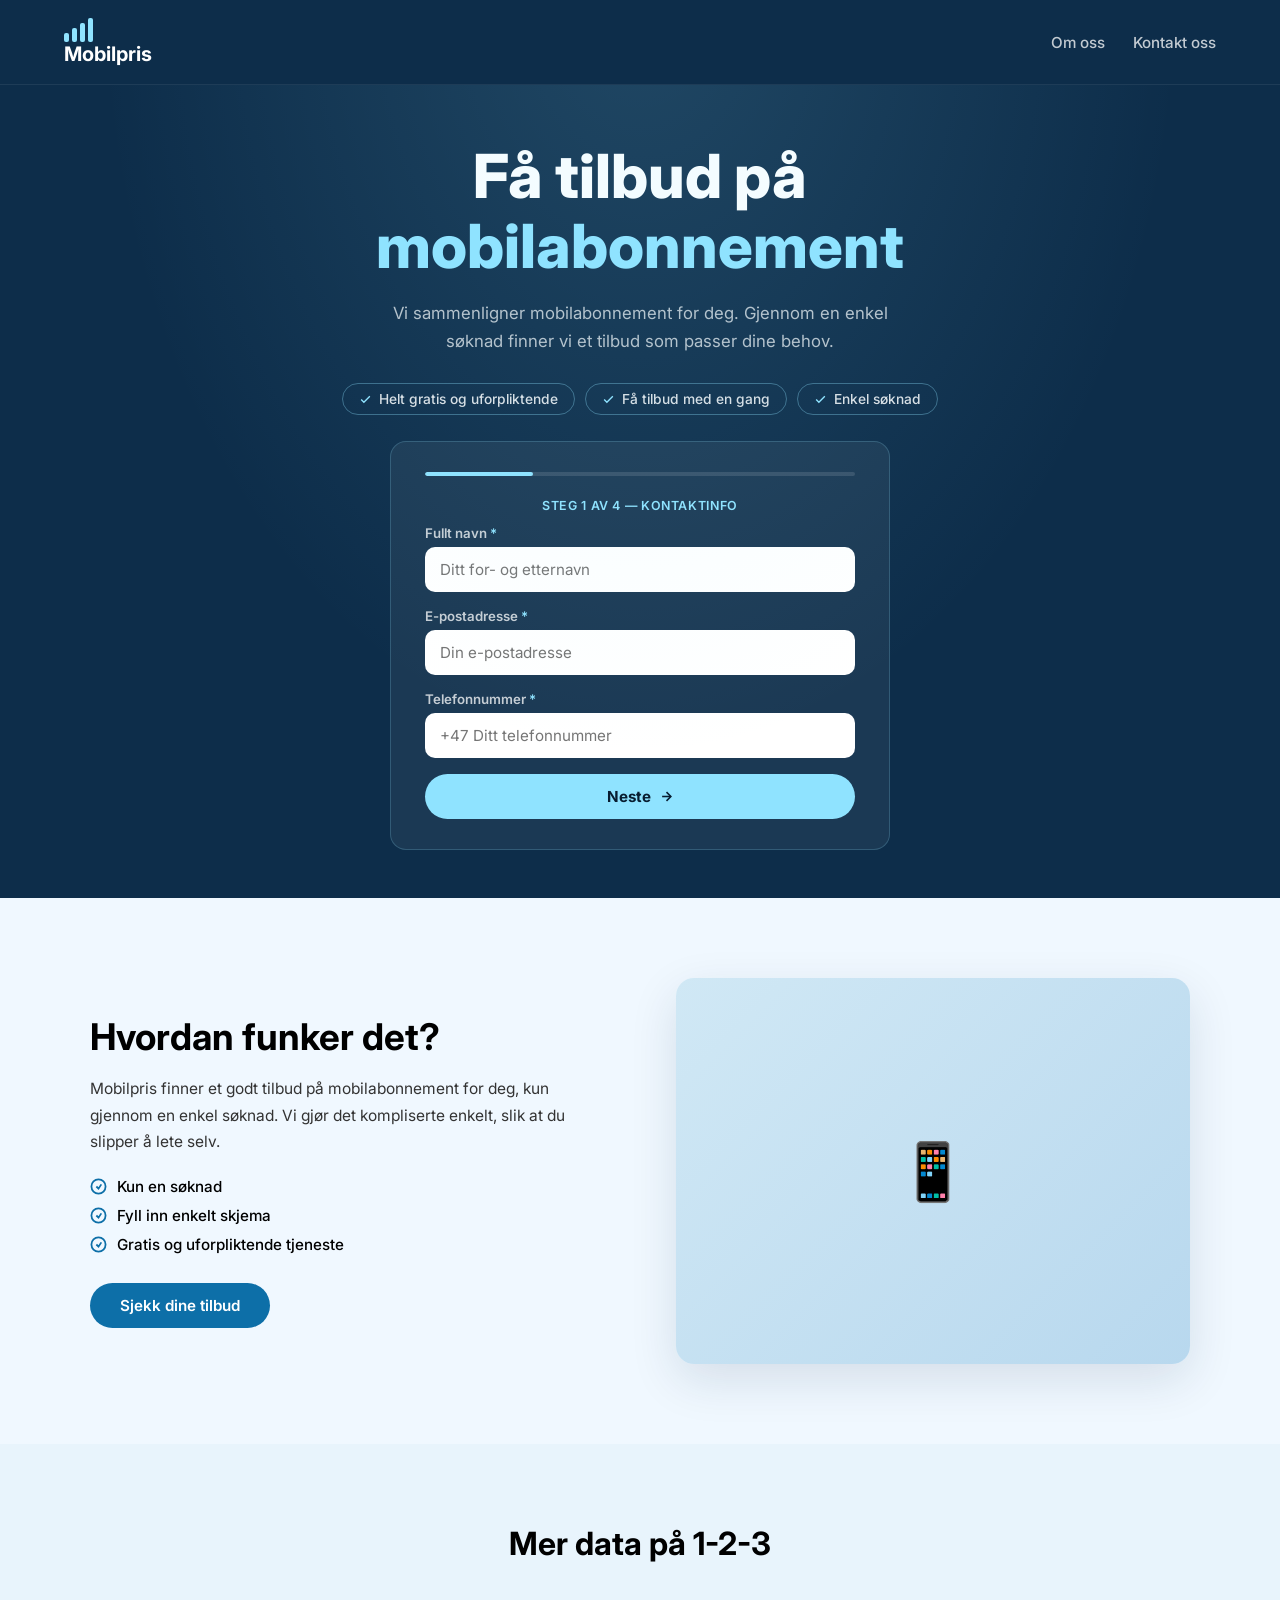
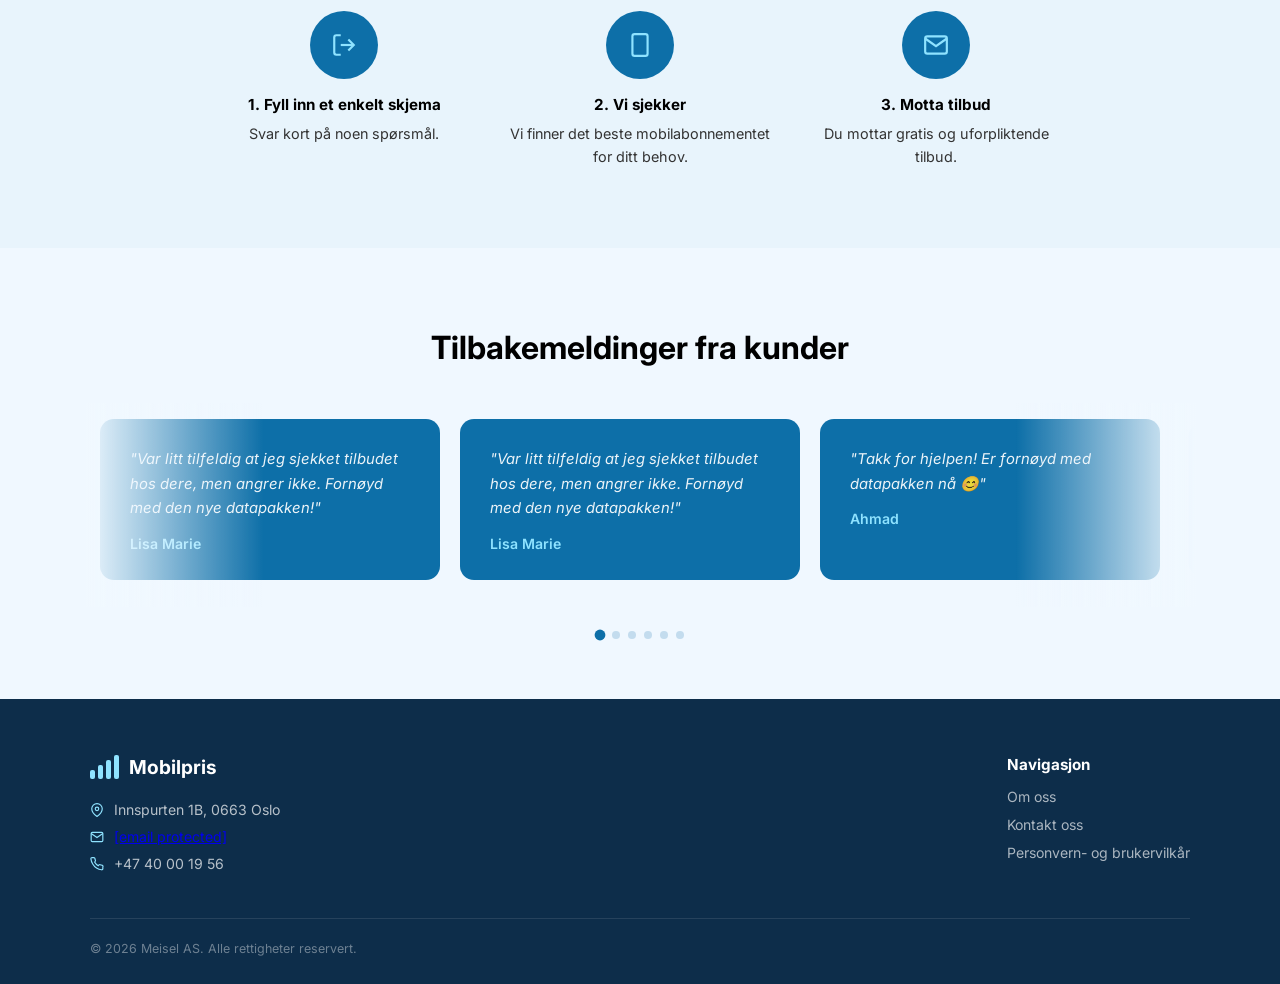
==== index.html @ a50a0d0c "Update index.html" ====
<!DOCTYPE html>
<html lang="no">
<head>
<meta charset="UTF-8" />
<meta name="viewport" content="width=device-width, initial-scale=1.0" />
<title>Mobilpris – Mobilabonnement</title>
<link rel="stylesheet" href="styles.css" />
<style>
  /* HERO */
  .hero {
    background: var(--hero-bg);
    padding: 80px 64px 0;
    display: flex;
    flex-direction: column;
    align-items: center;
    text-align: center;
    position: relative;
    overflow: hidden;
  }
  .hero::before {
    content: '';
    position: absolute;
    inset: 0;
    background: radial-gradient(ellipse at 50% -10%, rgba(143,227,255,0.15) 0%, transparent 60%);
    pointer-events: none;
  }
  .hero h1 {
    font-size: clamp(2.4rem, 5vw, 3.8rem);
    font-weight: 800;
    color: var(--white);
    line-height: 1.15;
    max-width: 680px;
    margin-bottom: 18px;
  }
  .hero h1 span { color: var(--accent); }
  .hero > p {
    color: rgba(255,255,255,0.7);
    font-size: 1.05rem;
    max-width: 500px;
    line-height: 1.65;
    margin-bottom: 28px;
  }
  .hero-badges {
    display: flex;
    flex-wrap: wrap;
    gap: 10px;
    justify-content: center;
    margin-bottom: 26px;
  }
  .badge {
    display: flex;
    align-items: center;
    gap: 7px;
    border: 1.5px solid rgba(143,227,255,0.35);
    border-radius: 999px;
    padding: 7px 16px;
    font-size: 0.86rem;
    color: rgba(255,255,255,0.85);
    font-weight: 500;
  }
  .badge svg { color: var(--accent); }
  .trust-row {
    display: flex;
    align-items: center;
    gap: 13px;
    margin-bottom: 32px;
    color: rgba(255,255,255,0.75);
    font-size: 0.88rem;
  }
  .trust-avatar {
    width: 44px; height: 44px;
    border-radius: 50%;
    background: linear-gradient(135deg, #c8f0ff, #8fe3ff);
    border: 2px solid rgba(255,255,255,0.25);
    display: flex; align-items: center; justify-content: center;
    font-size: 1.1rem; flex-shrink: 0;
  }
  .trust-text strong { color: var(--white); display: block; font-size: 0.92rem; }
  .hero-form {
    background: rgba(255,255,255,0.06);
    border: 1.5px solid rgba(143,227,255,0.2);
    border-radius: 16px;
    padding: 30px 34px;
    width: 100%; max-width: 500px;
    margin-bottom: 48px;
  }
  .form-group { margin-bottom: 16px; text-align: left; }
  .form-group label {
    display: block;
    font-size: 0.83rem; font-weight: 600;
    color: rgba(255,255,255,0.75);
    margin-bottom: 6px;
  }
  .form-group label span { color: var(--accent); }
  .form-group input {
    width: 100%;
    padding: 13px 15px;
    border-radius: 10px; border: none;
    font-family: inherit; font-size: 0.95rem;
    background: var(--white); color: #000;
    outline: none; transition: box-shadow 0.2s;
  }
  .form-group input:focus { box-shadow: 0 0 0 3px rgba(143,227,255,0.4); }

  @media (max-width: 860px) {
    .hero { padding: 60px 22px 0; }
    .hero-form { padding: 24px 22px; }
  }
</style>
</head>
<body>

<nav>
  <a href="index.html" class="logo">
    <div class="logo-bars"><span></span><span></span><span></span><span></span></div>
    <span class="logo-name">Mobilpris</span>
  </a>
  <div class="nav-links">
    <a href="om-oss.html">Om oss</a>
    <a href="kontakt.html">Kontakt oss</a>
  </div>
</nav>

<!-- HERO -->
<section class="hero">
  <h1>Få tilbud på <span>mobilabonnement</span></h1>
  <p>Vi sammenligner mobilabonnement for deg. Gjennom en enkel søknad finner vi et tilbud som passer dine behov.</p>
  <div class="hero-badges">
    <div class="badge">
      <svg width="13" height="13" viewBox="0 0 24 24" fill="none" stroke="currentColor" stroke-width="2.5"><polyline points="20 6 9 17 4 12"/></svg>
      Helt gratis og uforpliktende
    </div>
    <div class="badge">
      <svg width="13" height="13" viewBox="0 0 24 24" fill="none" stroke="currentColor" stroke-width="2.5"><polyline points="20 6 9 17 4 12"/></svg>
      Få tilbud med en gang
    </div>
    <div class="badge">
      <svg width="13" height="13" viewBox="0 0 24 24" fill="none" stroke="currentColor" stroke-width="2.5"><polyline points="20 6 9 17 4 12"/></svg>
      Enkel søknad
    </div>
  </div>

  <!-- MULTI-STEP FORM -->
  <div class="hero-form" id="multiForm">

    <!-- Progress bar -->
    <div class="mf-progress">
      <div class="mf-progress-bar" id="mfBar"></div>
    </div>

    <!-- STEP 1: Contact info -->
    <div class="mf-step active" id="step1">
      <div class="mf-step-label">Steg 1 av 4 — Kontaktinfo</div>
      <div class="form-group">
        <label>Fullt navn <span>*</span></label>
        <input type="text" id="f_name" placeholder="Ditt for- og etternavn" />
      </div>
      <div class="form-group">
        <label>E-postadresse <span>*</span></label>
        <input type="email" id="f_email" placeholder="Din e-postadresse" />
      </div>
      <div class="form-group">
        <label>Telefonnummer <span>*</span></label>
        <input type="tel" id="f_phone" placeholder="+47 Ditt telefonnummer" />
      </div>
      <button class="btn-light mf-next" style="width:100%;justify-content:center;" onclick="nextStep(1)">
        Neste
        <svg width="15" height="15" viewBox="0 0 24 24" fill="none" stroke="currentColor" stroke-width="2.5"><line x1="5" y1="12" x2="19" y2="12"/><polyline points="12 5 19 12 12 19"/></svg>
      </button>
    </div>

    <!-- STEP 2: Betaler du for deg selv? -->
    <div class="mf-step" id="step2">
      <div class="mf-step-label">Steg 2 av 4</div>
      <div class="mf-question">Betaler du mobilabonnement for deg selv eller andre i familien?</div>
      <div class="mf-options">
        <button class="mf-opt" onclick="selectOpt(this,'q1','Ja'); nextStep(2);">✓ &nbsp; Ja</button>
        <button class="mf-opt" onclick="selectOpt(this,'q1','Nei'); nextStep(2);">✕ &nbsp; Nei</button>
      </div>
    </div>

    <!-- STEP 3: Alder -->
    <div class="mf-step" id="step3">
      <div class="mf-step-label">Steg 3 av 4</div>
      <div class="mf-question">Hvor gammel er du?</div>
      <div class="mf-options grid2">
        <button class="mf-opt" onclick="selectOpt(this,'q2','45+'); nextStep(3);">45+</button>
        <button class="mf-opt" onclick="selectOpt(this,'q2','31-45'); nextStep(3);">31 – 45</button>
        <button class="mf-opt" onclick="selectOpt(this,'q2','25-30'); nextStep(3);">25 – 30</button>
        <button class="mf-opt" onclick="selectOpt(this,'q2','18-24'); nextStep(3);">18 – 24</button>
        <button class="mf-opt" onclick="selectOpt(this,'q2','Under 18'); nextStep(3);">Under 18</button>
      </div>
    </div>

    <!-- STEP 4: Nåværende operatør -->
    <div class="mf-step" id="step4">
      <div class="mf-step-label">Steg 4 av 4</div>
      <div class="mf-question">Hva er din nåværende mobiloperatør?</div>
      <div class="mf-options grid2">
        <button class="mf-opt" onclick="selectOpt(this,'q3','Bedriftsabonnement'); nextStep(4);">Jeg har bedriftsabonnement</button>
        <button class="mf-opt" onclick="selectOpt(this,'q3','Fjordkraft'); nextStep(4);">Fjordkraft</button>
        <button class="mf-opt" onclick="selectOpt(this,'q3','ICE'); nextStep(4);">ICE</button>
        <button class="mf-opt" onclick="selectOpt(this,'q3','MyCall'); nextStep(4);">MyCall</button>
        <button class="mf-opt" onclick="selectOpt(this,'q3','OneCall'); nextStep(4);">OneCall</button>
        <button class="mf-opt" onclick="selectOpt(this,'q3','Telia'); nextStep(4);">Telia</button>
        <button class="mf-opt" onclick="selectOpt(this,'q3','Telenor'); nextStep(4);">Telenor</button>
        <button class="mf-opt" onclick="selectOpt(this,'q3','Talkmore'); nextStep(4);">Talkmore</button>
        <button class="mf-opt full" onclick="selectOpt(this,'q3','Annet'); nextStep(4);">Annet</button>
      </div>

      <!-- Consent checkbox -->
      <label class="mf-checkbox">
        <input type="checkbox" id="f_consent" />
        <span>Ja, jeg er over 18 år og Mobilpris kan kontakte meg på telefon med et godt tilbud, selv om jeg har reservert meg mot dette i reservasjonsregisteret.</span>
      </label>

      <button class="btn-light mf-next" style="width:100%;justify-content:center;margin-top:18px;" onclick="submitForm()">
        Send søknad
        <svg width="15" height="15" viewBox="0 0 24 24" fill="none" stroke="currentColor" stroke-width="2.5"><line x1="5" y1="12" x2="19" y2="12"/><polyline points="12 5 19 12 12 19"/></svg>
      </button>
    </div>

  </div><!-- end hero-form -->

  <!-- THANK YOU SCREEN -->
  <div class="hero-form" id="thankYou" style="display:none; text-align:center;">
    <div style="font-size:3rem; margin-bottom:16px;">🎉</div>
    <h2 style="color:#fff; font-size:1.6rem; font-weight:800; margin-bottom:12px;">Takk for søknaden!</h2>
    <p style="color:rgba(255,255,255,0.8); line-height:1.7; margin-bottom:10px;">Vi er allerede i gang med å jakte de beste mobilavtalene for deg.</p>
    <p style="color:rgba(255,255,255,0.8); line-height:1.7; margin-bottom:10px;">En av våre rådgivere vil ringe deg snart med et godt tilbud.</p>
    <p style="color:rgba(255,255,255,0.6); font-size:0.88rem; margin-top:18px;">
      🔒 Dine data behandles trygt og i samsvar med GDPR. Vi deler aldri informasjonen din med tredjeparter uten ditt samtykke.
    </p>
  </div>

</section>

<style>
  .mf-progress {
    height: 4px;
    background: rgba(255,255,255,0.12);
    border-radius: 99px;
    margin-bottom: 22px;
    overflow: hidden;
  }
  .mf-progress-bar {
    height: 100%;
    background: var(--accent);
    border-radius: 99px;
    width: 25%;
    transition: width 0.4s ease;
  }
  .mf-step { display: none; }
  .mf-step.active { display: block; animation: fadeUp 0.35s ease; }
  @keyframes fadeUp {
    from { opacity: 0; transform: translateY(10px); }
    to   { opacity: 1; transform: translateY(0); }
  }
  .mf-step-label {
    font-size: 0.78rem;
    font-weight: 600;
    color: var(--accent);
    text-transform: uppercase;
    letter-spacing: 0.05em;
    margin-bottom: 12px;
  }
  .mf-question {
    font-size: 1rem;
    font-weight: 700;
    color: #fff;
    margin-bottom: 16px;
    line-height: 1.4;
  }
  .mf-options {
    display: flex;
    flex-direction: column;
    gap: 10px;
    margin-bottom: 16px;
  }
  .mf-options.grid2 {
    display: grid;
    grid-template-columns: 1fr 1fr;
    gap: 10px;
  }
  .mf-opt {
    background: rgba(255,255,255,0.08);
    border: 1.5px solid rgba(143,227,255,0.25);
    border-radius: 10px;
    padding: 13px 16px;
    font-family: inherit;
    font-size: 0.92rem;
    font-weight: 600;
    color: #fff;
    cursor: pointer;
    text-align: left;
    transition: background 0.2s, border-color 0.2s, transform 0.1s;
  }
  .mf-opt:hover { background: rgba(143,227,255,0.15); border-color: var(--accent); transform: translateY(-1px); }
  .mf-opt.selected { background: var(--accent); color: var(--hero-bg); border-color: var(--accent); }
  .mf-opt.full { grid-column: 1 / -1; }
  .mf-checkbox {
    display: flex;
    align-items: flex-start;
    gap: 10px;
    margin-top: 18px;
    cursor: pointer;
  }
  .mf-checkbox input[type="checkbox"] {
    width: 17px; height: 17px;
    margin-top: 2px;
    accent-color: var(--accent);
    flex-shrink: 0;
    cursor: pointer;
  }
  .mf-checkbox span {
    font-size: 0.82rem;
    color: rgba(255,255,255,0.7);
    line-height: 1.5;
  }
  .mf-error {
    font-size: 0.82rem;
    color: #ff8a8a;
    margin-top: -10px;
    margin-bottom: 10px;
  }
</style>

<script>
var answers = {};

function nextStep(current) {
  // Validate step 1
  if (current === 1) {
    var name  = document.getElementById('f_name').value.trim();
    var email = document.getElementById('f_email').value.trim();
    var phone = document.getElementById('f_phone').value.trim();
    var existing = document.querySelector('.mf-error');
    if (existing) existing.remove();
    if (!name || !email || !phone) {
      var err = document.createElement('p');
      err.className = 'mf-error';
      err.textContent = 'Vennligst fyll ut alle felt.';
      document.getElementById('step1').insertBefore(err, document.querySelector('.mf-next'));
      return;
    }
  }
  // Validate consent on last step
  if (current === 4) { submitForm(); return; }

  var from = document.getElementById('step' + current);
  var to   = document.getElementById('step' + (current + 1));
  from.classList.remove('active');
  to.classList.add('active');

  // Update progress bar
  var pct = ((current) / 4) * 100;
  document.getElementById('mfBar').style.width = pct + '%';
}

function selectOpt(el, key, val) {
  answers[key] = val;
  var siblings = el.closest('.mf-options').querySelectorAll('.mf-opt');
  siblings.forEach(function(s){ s.classList.remove('selected'); });
  el.classList.add('selected');
}

function submitForm() {
  if (!document.getElementById('f_consent').checked) {
    var existing = document.getElementById('consentErr');
    if (!existing) {
      var err = document.createElement('p');
      err.className = 'mf-error';
      err.id = 'consentErr';
      err.textContent = 'Du må godta at vi kan kontakte deg for å gå videre.';
      document.getElementById('step4').insertBefore(err, document.querySelector('#step4 .mf-next'));
    }
    return;
  }
  // Show thank you
  document.getElementById('multiForm').style.display = 'none';
  document.getElementById('thankYou').style.display = 'block';
  // Scroll to top of hero
  document.querySelector('.hero').scrollIntoView({behavior:'smooth'});
}
</script>

<!-- HOW IT WORKS -->
<section>
  <div class="two-col">
    <div class="col-text">
      <h2>Hvordan funker det?</h2>
      <p>Mobilpris finner et godt tilbud på mobilabonnement for deg, kun gjennom en enkel søknad. Vi gjør det kompliserte enkelt, slik at du slipper å lete selv.</p>
      <ul class="checklist">
        <li><svg width="17" height="17" viewBox="0 0 24 24" fill="none" stroke="currentColor" stroke-width="2.5"><circle cx="12" cy="12" r="10"/><polyline points="9 12 12 15 16 9"/></svg> Kun en søknad</li>
        <li><svg width="17" height="17" viewBox="0 0 24 24" fill="none" stroke="currentColor" stroke-width="2.5"><circle cx="12" cy="12" r="10"/><polyline points="9 12 12 15 16 9"/></svg> Fyll inn enkelt skjema</li>
        <li><svg width="17" height="17" viewBox="0 0 24 24" fill="none" stroke="currentColor" stroke-width="2.5"><circle cx="12" cy="12" r="10"/><polyline points="9 12 12 15 16 9"/></svg> Gratis og uforpliktende tjeneste</li>
      </ul>
      <a href="#" class="btn-blue">Sjekk dine tilbud</a>
    </div>
    <div class="col-img"><div class="img-placeholder">📱</div></div>
  </div>
</section>

<!-- STEPS -->
<section style="background:#e8f4fc;">
  <div class="inner">
    <h2 class="section-title">Mer data på 1-2-3</h2>
    <div class="steps-grid">
      <div class="step-card">
        <div class="step-icon">
          <svg width="26" height="26" viewBox="0 0 24 24" fill="none" stroke="currentColor" stroke-width="2"><path d="M9 21H5a2 2 0 0 1-2-2V5a2 2 0 0 1 2-2h4"/><polyline points="16 17 21 12 16 7"/><line x1="21" y1="12" x2="9" y2="12"/></svg>
        </div>
        <h3>1. Fyll inn et enkelt skjema</h3>
        <p>Svar kort på noen spørsmål.</p>
      </div>
      <div class="step-card">
        <div class="step-icon">
          <svg width="26" height="26" viewBox="0 0 24 24" fill="none" stroke="currentColor" stroke-width="2"><rect x="5" y="2" width="14" height="20" rx="2"/><line x1="12" y1="18" x2="12.01" y2="18"/></svg>
        </div>
        <h3>2. Vi sjekker</h3>
        <p>Vi finner det beste mobilabonnementet for ditt behov.</p>
      </div>
      <div class="step-card">
        <div class="step-icon">
          <svg width="26" height="26" viewBox="0 0 24 24" fill="none" stroke="currentColor" stroke-width="2"><path d="M4 4h16c1.1 0 2 .9 2 2v12c0 1.1-.9 2-2 2H4c-1.1 0-2-.9-2-2V6c0-1.1.9-2 2-2z"/><polyline points="22,6 12,13 2,6"/></svg>
        </div>
        <h3>3. Motta tilbud</h3>
        <p>Du mottar gratis og uforpliktende tilbud.</p>
      </div>
    </div>
  </div>
</section>


<!-- TESTIMONIALS CAROUSEL -->
<section style="overflow:hidden; padding-bottom: 60px;">
  <div class="inner">
    <h2 class="testimonials-title">Tilbakemeldinger fra kunder</h2>
  </div>

  <div class="carousel-wrap">
    <div class="carousel-track" id="carouselTrack">
      <div class="c-card">
        <p>"Var litt tilfeldig at jeg sjekket tilbudet hos dere, men angrer ikke. Fornøyd med den nye datapakken!"</p>
        <div class="c-author">Lisa Marie</div>
      </div>
      <div class="c-card">
        <p>"Takk for hjelpen! Er fornøyd med datapakken nå 😊"</p>
        <div class="c-author">Ahmad</div>
      </div>
      <div class="c-card">
        <p>"Veldig enkelt og raskt. Fikk et godt tilbud samme dag jeg sendte inn skjemaet!"</p>
        <div class="c-author">Marte K.</div>
      </div>
      <div class="c-card">
        <p>"Sparte over 200 kr i måneden på nytt abonnement. Anbefaler alle å sjekke dette!"</p>
        <div class="c-author">Thomas B.</div>
      </div>
      <div class="c-card">
        <p>"Syntes det var litt rart at det var gratis, men det var det faktisk. Superfornøyd!"</p>
        <div class="c-author">Ingrid L.</div>
      </div>
      <div class="c-card">
        <p>"Tok bare noen minutter å fylle ut skjemaet, og dagen etter hadde jeg tre tilbud å velge mellom."</p>
        <div class="c-author">Jonas R.</div>
      </div>
    </div>
    <div class="fade-left"></div>
    <div class="fade-right"></div>
  </div>

  <div class="carousel-dots" id="carouselDots"></div>
</section>

<style>
  .carousel-wrap {
    position: relative;
    width: 100%;
    overflow: hidden;
    padding: 8px 0 16px;
  }
  .carousel-track {
    display: flex;
    gap: 20px;
    transition: transform 0.5s cubic-bezier(.4,0,.2,1);
    will-change: transform;
    padding: 8px 0 12px;
  }
  .c-card {
    background: var(--blue-dark);
    border-radius: 14px;
    padding: 28px 30px;
    min-width: 340px;
    max-width: 340px;
    flex-shrink: 0;
    transition: opacity 0.5s, transform 0.5s;
  }
  .c-card p {
    color: rgba(255,255,255,0.92);
    font-size: 0.93rem;
    line-height: 1.65;
    font-style: italic;
    margin-bottom: 14px;
  }
  .c-author { color: var(--accent); font-weight: 600; font-size: 0.88rem; }
  .c-card.faded { opacity: 0.22; transform: scale(0.95); }
  .fade-left, .fade-right {
    position: absolute;
    top: 0; bottom: 0;
    width: 200px;
    pointer-events: none;
    z-index: 2;
  }
  .fade-left  { left: 0;  background: linear-gradient(to right, var(--bg) 10%, transparent); }
  .fade-right { right: 0; background: linear-gradient(to left,  var(--bg) 10%, transparent); }
  .carousel-dots {
    display: flex;
    justify-content: center;
    gap: 8px;
    margin-top: 24px;
  }
  .carousel-dots .cdot {
    width: 8px; height: 8px;
    border-radius: 50%;
    background: rgba(13,111,168,0.2);
    cursor: pointer;
    border: none;
    transition: background 0.2s, transform 0.2s;
  }
  .carousel-dots .cdot.active {
    background: var(--blue-dark);
    transform: scale(1.35);
  }
</style>

<script>
(function() {
  const track = document.getElementById('carouselTrack');
  const dotsEl = document.getElementById('carouselDots');
  const origCards = Array.from(track.children);
  const total = origCards.length;

  // Clone cards before and after for seamless looping
  const clonesBefore = origCards.map(c => c.cloneNode(true));
  const clonesAfter  = origCards.map(c => c.cloneNode(true));
  clonesBefore.forEach(c => track.insertBefore(c, track.firstChild));
  clonesAfter.forEach(c => track.appendChild(c));

  const allCards = Array.from(track.children); // 3x total
  let current = total; // start at real first card (index = total, after clones)

  // Build dots for real cards only
  origCards.forEach((_, i) => {
    const d = document.createElement('button');
    d.className = 'cdot' + (i === 0 ? ' active' : '');
    d.addEventListener('click', () => goTo(total + i));
    dotsEl.appendChild(d);
  });

  function goTo(idx, animate) {
    if (animate === false) track.style.transition = 'none';
    else track.style.transition = 'transform 0.5s cubic-bezier(.4,0,.2,1)';
    current = idx;
    render();
  }

  function render() {
    const cardW = allCards[0].offsetWidth + 20;
    const viewW = track.parentElement.offsetWidth;
    const offset = (viewW / 2) - (cardW / 2) - current * cardW;
    track.style.transform = 'translateX(' + offset + 'px)';

    allCards.forEach((c, i) => {
      const dist = Math.abs(i - current);
      c.classList.toggle('faded', dist > 1);
    });

    // Update dots based on real position
    const realIdx = ((current - total) % total + total) % total;
    Array.from(dotsEl.children).forEach((d, i) => d.classList.toggle('active', i === realIdx));
  }

  // After transition ends, silently jump if we're in clone territory
  track.addEventListener('transitionend', () => {
    if (current < total) {
      goTo(current + total, false);
      requestAnimationFrame(() => requestAnimationFrame(() => {
        track.style.transition = 'transform 0.5s cubic-bezier(.4,0,.2,1)';
      }));
    } else if (current >= total * 2) {
      goTo(current - total, false);
      requestAnimationFrame(() => requestAnimationFrame(() => {
        track.style.transition = 'transform 0.5s cubic-bezier(.4,0,.2,1)';
      }));
    }
  });

  let timer = setInterval(() => goTo(current + 1), 3200);
  const wrap = track.parentElement;
  wrap.addEventListener('mouseenter', () => clearInterval(timer));
  wrap.addEventListener('mouseleave', () => { clearInterval(timer); timer = setInterval(() => goTo(current + 1), 3200); });

  let sx = 0;
  track.addEventListener('touchstart', e => { sx = e.touches[0].clientX; }, {passive:true});
  track.addEventListener('touchend', e => {
    const dx = e.changedTouches[0].clientX - sx;
    if (Math.abs(dx) > 40) goTo(current + (dx < 0 ? 1 : -1));
  });

  window.addEventListener('resize', () => goTo(current, false));
  goTo(current, false);
})();
</script>

<!-- FOOTER -->
<footer>
  <div class="footer-top">
    <div>
      <a href="index.html" class="footer-logo">
        <div class="logo-bars"><span></span><span></span><span></span><span></span></div>
        Mobilpris
      </a>
      <div class="footer-ci">
        <svg width="14" height="14" viewBox="0 0 24 24" fill="none" stroke="currentColor" stroke-width="2"><path d="M21 10c0 7-9 13-9 13s-9-6-9-13a9 9 0 0 1 18 0z"/><circle cx="12" cy="10" r="3"/></svg>
        Innspurten 1B, 0663 Oslo
      </div>
      <div class="footer-ci">
        <svg width="14" height="14" viewBox="0 0 24 24" fill="none" stroke="currentColor" stroke-width="2"><path d="M4 4h16c1.1 0 2 .9 2 2v12c0 1.1-.9 2-2 2H4c-1.1 0-2-.9-2-2V6c0-1.1.9-2 2-2z"/><polyline points="22,6 12,13 2,6"/></svg>
        <a href="/cdn-cgi/l/email-protection" class="__cf_email__" data-cfemail="d3babdb5bc93bebcb1babfa3a1baa0fdbdbc">[email&#160;protected]</a>
      </div>
      <div class="footer-ci">
        <svg width="14" height="14" viewBox="0 0 24 24" fill="none" stroke="currentColor" stroke-width="2"><path d="M22 16.92v3a2 2 0 0 1-2.18 2 19.79 19.79 0 0 1-8.63-3.07A19.5 19.5 0 0 1 4.69 12 19.79 19.79 0 0 1 1.57 3.18 2 2 0 0 1 3.55 1h3a2 2 0 0 1 2 1.72c.127.96.361 1.903.7 2.81a2 2 0 0 1-.45 2.11L8.09 8.91a16 16 0 0 0 6 6l1.27-1.27a2 2 0 0 1 2.11-.45c.907.339 1.85.573 2.81.7A2 2 0 0 1 22 16.92z"/></svg>
        +47 40 00 19 56
      </div>
    </div>
    <div>
      <div class="footer-heading">Navigasjon</div>
      <ul class="footer-nav">
        <li><a href="om-oss.html">Om oss</a></li>
        <li><a href="kontakt.html">Kontakt oss</a></li>
        <li><a href="#">Personvern- og brukervilkår</a></li>
      </ul>
    </div>
  </div>
    <div class="footer-bottom">
    <p>&copy; 2026 Meisel AS. Alle rettigheter reservert.</p>
  </div>
</footer>

<script data-cfasync="false" src="/cdn-cgi/scripts/5c5dd728/cloudflare-static/email-decode.min.js"></script><script>
(function(){
  var nav = document.querySelector('nav');
  var last = window.scrollY;
  window.addEventListener('
---- styles.css ----
@import url('https://fonts.googleapis.com/css2?family=Inter:wght@400;500;600;700;800&display=swap');

:root {
  --bg: #f0f8ff;
  --hero-bg: #0d2d4a;
  --hero-bg-dark: #081d30;
  --accent: #8fe3ff;
  --accent-dark: #5ecfee;
  --blue-dark: #0d6fa8;
  --blue-darker: #085280;
  --text: #000000;
  --text-muted: #333333;
  --text-light: #555555;
  --white: #ffffff;
  --card-bg: #ffffff;
  --border: rgba(13,111,168,0.15);
}

* { margin: 0; padding: 0; box-sizing: border-box; }
html { scroll-behavior: smooth; }

body {
  font-family: 'Inter', sans-serif;
  background: var(--bg);
  color: var(--text);
  overflow-x: hidden;
}

/* ── NAV ── */
nav {
  display: flex;
  align-items: center;
  justify-content: space-between;
  padding: 18px 64px;
  background: var(--hero-bg);
  position: fixed;
  top: 0;
  left: 0;
  right: 0;
  z-index: 100;
  border-bottom: 1px solid rgba(255,255,255,0.07);
  transform: translateY(0);
  transition: transform 0.32s ease, box-shadow 0.32s ease;
}
nav.hidden {
  transform: translateY(-100%);
}
nav .logo-name { color: var(--white); }
nav .nav-links a { color: rgba(255,255,255,0.75); }
nav .nav-links a:hover, nav .nav-links a.active { color: var(--accent); }
body { padding-top: 62px; }
nav .logo { text-decoration: none; }
.logo-bars {
  display: flex;
  align-items: flex-end;
  gap: 3px;
  height: 24px;
}
.logo-bars span {
  display: block;
  width: 5px;
  background: var(--accent);
  border-radius: 2px;
}
.logo-bars span:nth-child(1) { height: 9px; }
.logo-bars span:nth-child(2) { height: 14px; }
.logo-bars span:nth-child(3) { height: 19px; }
.logo-bars span:nth-child(4) { height: 24px; }
.logo-name { font-size: 1.25rem; font-weight: 700; }
.nav-links { display: flex; gap: 28px; }
.nav-links a {
  text-decoration: none;
  font-weight: 500;
  font-size: 0.95rem;
  color: var(--text);
  transition: color 0.2s;
}
.nav-links a:hover { color: var(--blue-dark); }
.nav-links a.active { color: var(--blue-dark); font-weight: 600; }

/* ── BUTTONS ── */
.btn-light {
  display: inline-flex;
  align-items: center;
  gap: 8px;
  background: var(--accent);
  color: var(--hero-bg-dark);
  border: none;
  border-radius: 999px;
  padding: 13px 30px;
  font-family: inherit;
  font-size: 0.95rem;
  font-weight: 700;
  cursor: pointer;
  transition: background 0.2s, transform 0.15s;
  text-decoration: none;
}
.btn-light:hover { background: var(--accent-dark); transform: translateY(-1px); }

.btn-blue {
  display: inline-flex;
  align-items: center;
  gap: 8px;
  background: var(--blue-dark);
  color: var(--white);
  border: none;
  border-radius: 999px;
  padding: 13px 30px;
  font-family: inherit;
  font-size: 0.95rem;
  font-weight: 600;
  cursor: pointer;
  transition: background 0.2s, transform 0.15s;
  text-decoration: none;
}
.btn-blue:hover { background: var(--blue-darker); transform: translateY(-1px); }

/* ── SECTIONS ── */
section { padding: 80px 64px; }
.inner { max-width: 1100px; margin: 0 auto; }

/* ── TWO COL ── */
.two-col {
  display: grid;
  grid-template-columns: 1fr 1fr;
  gap: 72px;
  align-items: center;
  max-width: 1100px;
  margin: 0 auto;
}
.two-col.reverse .col-img { order: -1; }
.col-text h2 {
  font-size: clamp(1.7rem, 3vw, 2.3rem);
  font-weight: 700;
  color: var(--text);
  margin-bottom: 16px;
  line-height: 1.25;
}
.col-text p {
  color: var(--text-muted);
  line-height: 1.7;
  margin-bottom: 14px;
  font-size: 0.97rem;
}
.col-img {
  border-radius: 18px;
  overflow: hidden;
  box-shadow: 0 16px 48px rgba(13,45,74,0.12);
}
.img-placeholder {
  width: 100%;
  aspect-ratio: 4/3;
  background: linear-gradient(135deg, #d0e8f5, #b8d8ee);
  display: flex;
  align-items: center;
  justify-content: center;
  font-size: 3.5rem;
}

/* ── CHECKLIST ── */
.checklist { list-style: none; margin: 16px 0 24px; }
.checklist li {
  display: flex;
  align-items: center;
  gap: 10px;
  padding: 5px 0;
  font-weight: 500;
  font-size: 0.95rem;
  color: var(--text);
}
.checklist li svg { color: var(--blue-dark); flex-shrink: 0; }

/* ── STEPS ── */
.section-title {
  font-size: clamp(1.5rem, 3vw, 2rem);
  font-weight: 700;
  color: var(--text);
  text-align: center;
  margin-bottom: 48px;
}
.steps-grid {
  display: grid;
  grid-template-columns: repeat(3, 1fr);
  gap: 28px;
  max-width: 860px;
  margin: 0 auto;
}
.step-card { text-align: center; }
.step-icon {
  width: 68px; height: 68px;
  background: var(--blue-dark);
  border-radius: 50%;
  display: flex; align-items: center; justify-content: center;
  margin: 0 auto 16px;
}
.step-icon svg { color: var(--accent); }
.step-card h3 { font-size: 0.95rem; font-weight: 700; color: var(--text); margin-bottom: 8px; }
.step-card p { font-size: 0.9rem; color: var(--text-muted); line-height: 1.6; }

/* ── TESTIMONIALS ── */
.testimonials-title {
  font-size: clamp(1.5rem, 3vw, 2rem);
  font-weight: 700;
  color: var(--text);
  text-align: center;
  margin-bottom: 36px;
}
.t-grid {
  display: grid;
  grid-template-columns: 1fr 1fr;
  gap: 18px;
  max-width: 860px;
  margin: 0 auto 20px;
}
.t-card {
  background: var(--blue-dark);
  border-radius: 14px;
  padding: 26px 28px;
}
.t-card p {
  color: rgba(255,255,255,0.9);
  font-size: 0.93rem;
  line-height: 1.65;
  font-style: italic;
  margin-bottom: 14px;
}
.t-card .author { color: var(--accent); font-weight: 600; font-size: 0.88rem; }
.dots { display: flex; justify-content: center; gap: 7px; margin-top: 14px; }
.dot { width: 7px; height: 7px; border-radius: 50%; background: rgba(13,111,168,0.2); }
.dot.active { background: var(--blue-dark); }

/* ── PARTNERS ── */
.partners-card {
  background: var(--white);
  border-radius: 18px;
  padding: 44px 40px;
  text-align: center;
  max-width: 980px;
  margin: 0 auto;
  box-shadow: 0 4px 24px rgba(13,45,74,0.07);
}
.partners-card h2 {
  font-size: clamp(1.4rem, 2.5vw, 1.9rem);
  font-weight: 700;
  color: var(--text);
  margin-bottom: 10px;
}
.partners-card > p {
  color: var(--text-muted);
  font-size: 0.93rem;
  max-width: 500px;
  margin: 0 auto 32px;
  line-height: 1.6;
}
.partners-logos {
  display: flex;
  align-items: center;
  justify-content: center;
  flex-wrap: wrap;
  gap: 28px 44px;
  margin-bottom: 32px;
}
.partner-logo { font-weight: 800; font-size: 1rem; color: #888; }
.partner-logo.hl { color: var(--text); }

/* ── FOOTER ── */
footer {
  background: var(--hero-bg);
  padding: 56px 64px 28px;
}
.footer-top {
  display: grid;
  grid-template-columns: 1fr auto;
  gap: 60px;
  max-width: 1100px;
  margin: 0 auto 36px;
}
.footer-logo {
  display: flex; align-items: center; gap: 10px;
  margin-bottom: 22px;
  color: var(--white);
  text-decoration: none;
  font-size: 1.2rem; font-weight: 700;
}
.footer-ci {
  display: flex; align-items: center; gap: 10px;
  margin-bottom: 10px;
  font-size: 0.88rem;
  color: rgba(255,255,255,0.7);
}
.footer-ci svg { color: var(--accent); flex-shrink: 0; }
.footer-heading { font-weight: 700; font-size: 0.95rem; color: var(--white); margin-bottom: 12px; }
.footer-nav { list-style: none; }
.footer-nav li { margin-bottom: 8px; }
.footer-nav a {
  text-decoration: none;
  color: rgba(255,255,255,0.65);
  font-size: 0.88rem;
  transition: color 0.2s;
}
.footer-nav a:hover { color: var(--accent); }
.footer-hours { margin-top: 18px; font-size: 0.85rem; color: rgba(255,255,255,0.5); }
.footer-hours strong { display: block; color: rgba(255,255,255,0.75); font-size: 0.9rem; margin-bottom: 3px; }
.social-row { display: flex; gap: 9px; margin-top: 18px; }
.social-btn {
  width: 38px; height: 38px; border-radius: 50%;
  border: 1.5px solid rgba(255,255,255,0.25);
  display: flex; align-items: center; justify-content: center;
  color: var(--white); cursor: pointer;
  transition: border-color 0.2s, background 0.2s;
}
.social-btn:hover { background: rgba(143,227,255,0.15); border-color: var(--accent); }
.footer-bottom {
  border-top: 1px solid rgba(255,255,255,0.1);
  padding-top: 22px;
  max-width: 1100px; margin: 0 auto;
  display: flex; justify-content: space-between;
  align-items: center; flex-wrap: wrap; gap: 10px;
}
.footer-bottom p { font-size: 0.78rem; color: rgba(255,255,255,0.4); }

/* ── CONTACT FORM ── */
.c-input {
  width: 100%; padding: 15px 17px;
  border-radius: 11px;
  border: 1.5px solid var(--border);
  background: var(--white);
  font-family: inherit; font-size: 0.95rem; color: var(--text);
  outline: none; margin-bottom: 13px;
  transition: border-color 0.2s, box-shadow 0.2s;
}
.c-input:focus {
  border-color: var(--blue-dark);
  box-shadow: 0 0 0 3px rgba(13,111,168,0.12);
}
textarea.c-input { resize: vertical; min-height: 115px; }

/* ── PAGE HERO (inner pages) ── */
.page-hero {
  background: var(--hero-bg);
  padding: 64px 64px 56px;
}
.page-hero h1 {
  font-size: clamp(2rem, 4vw, 3rem);
  font-weight: 800;
  color: var(--white);
  margin-bottom: 12px;
}
.page-hero p {
  color: rgba(255,255,255,0.7);
  font-size: 1rem;
  max-width: 500px;
  line-height: 1.65;
}

@media (max-width: 860px) {
  nav { padding: 14px 22px; }
  section { padding: 56px 22px; }
  .page-hero { padding: 48px 22px 40px; }
  footer { padding: 44px 22px 22px; }
  .two-col { grid-template-columns: 1fr; gap: 36px; }
  .two-col.reverse .col-img { order: 0; }
  .steps-grid { grid-template-columns: 1fr; }
  .t-grid { grid-template-columns: 1fr; }
  .footer-top { grid-template-columns: 1fr; }
  .footer-bottom { flex-direction: column; align-items: flex-start; }
}
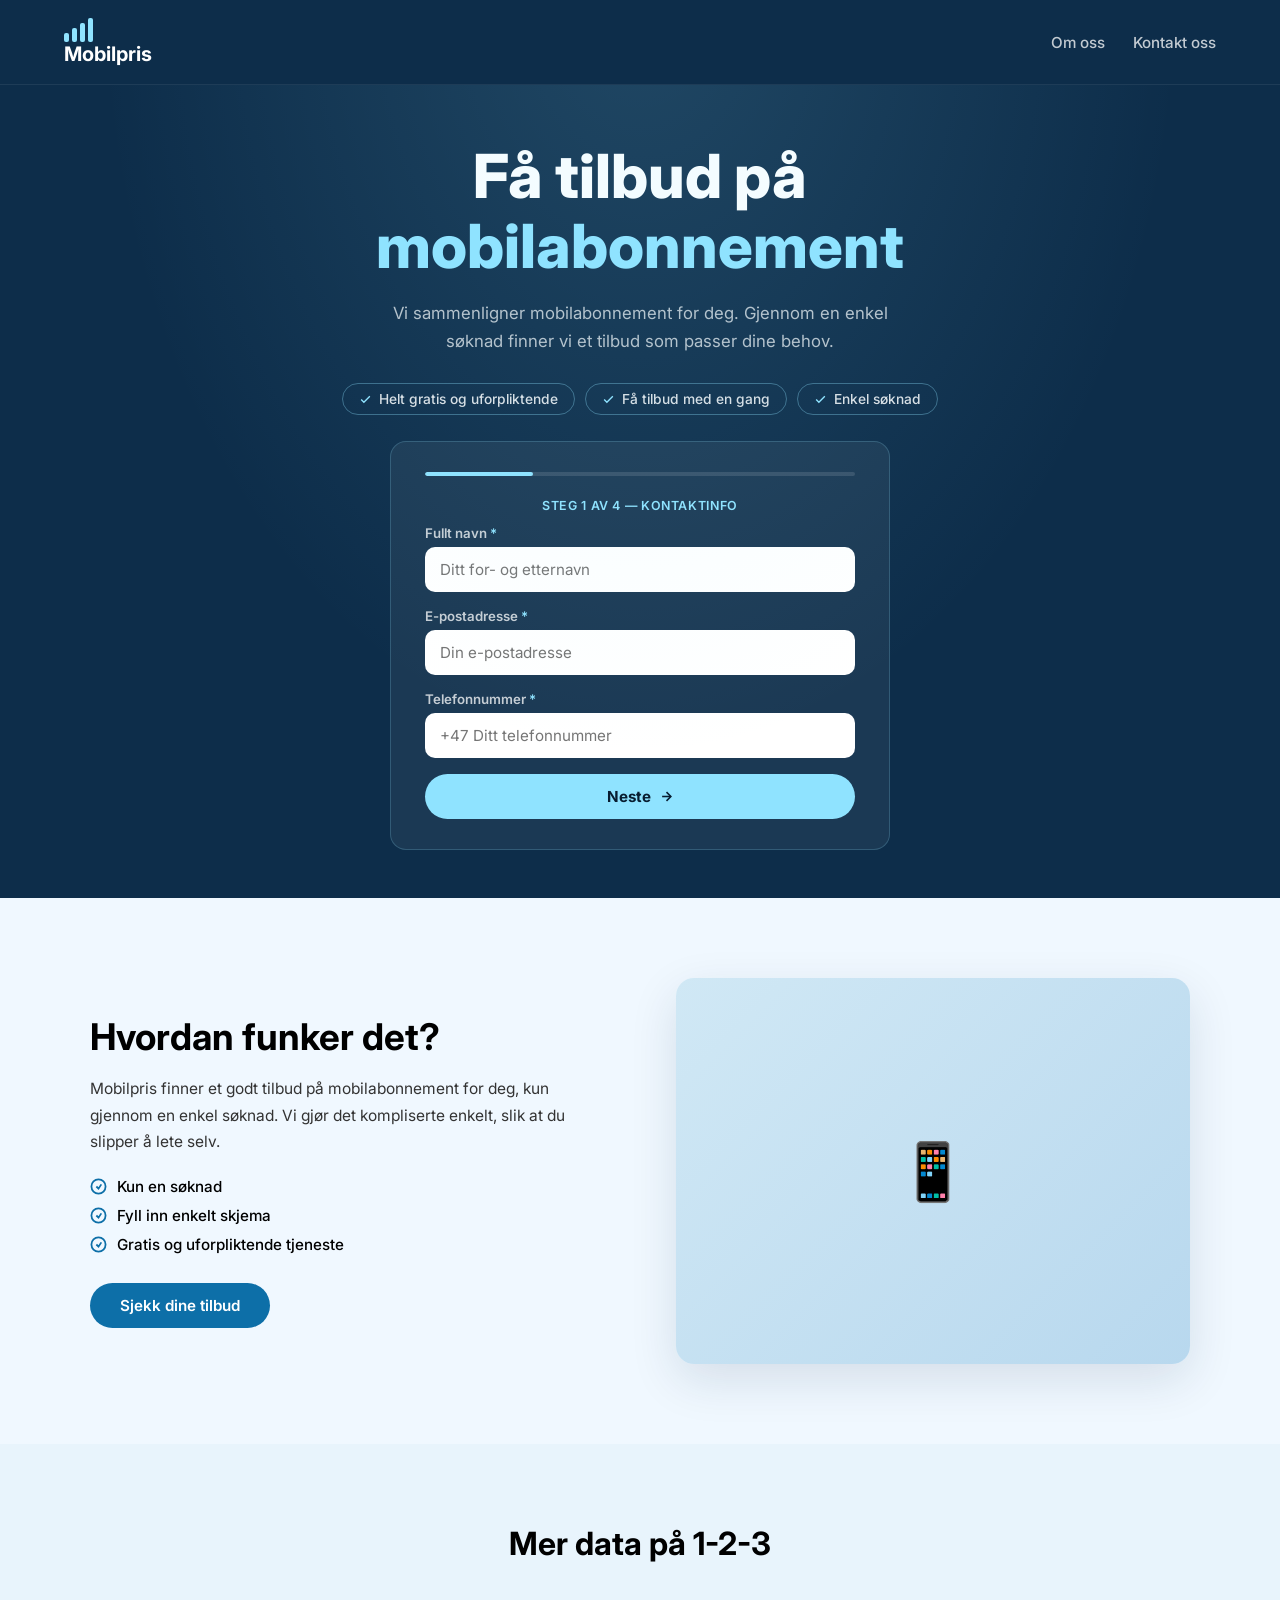
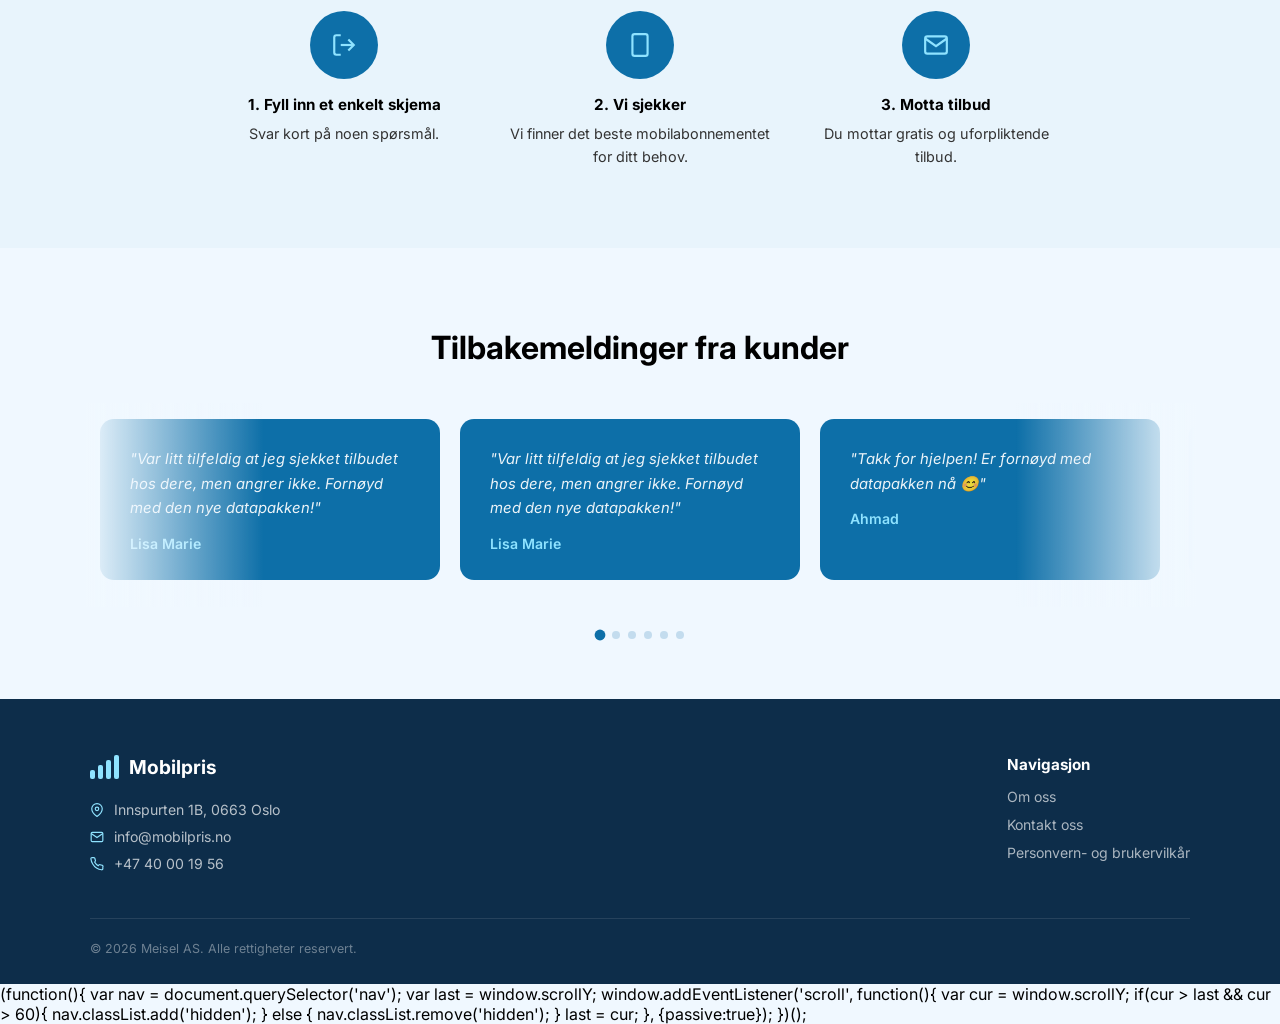
==== commit e6ac8534: "Update index.html" ====
--- a/index.html
+++ b/index.html
@@ -2,6 +2,7 @@
 <html lang="no">
 <head>
 <meta charset="UTF-8" />
+<meta name="cf-2fa-verify" content="off">
 <meta name="viewport" content="width=device-width, initial-scale=1.0" />
 <title>Mobilpris – Mobilabonnement</title>
 <link rel="stylesheet" href="styles.css" />
@@ -111,13 +112,13 @@
 <body>
 
 <nav>
-  <a href="index.html" class="logo">
+  <a href="/" class="logo">
     <div class="logo-bars"><span></span><span></span><span></span><span></span></div>
     <span class="logo-name">Mobilpris</span>
   </a>
   <div class="nav-links">
-    <a href="om-oss.html">Om oss</a>
-    <a href="kontakt.html">Kontakt oss</a>
+    <a href="/om-oss">Om oss</a>
+    <a href="/kontakt">Kontakt oss</a>
   </div>
 </nav>
 
@@ -153,15 +154,15 @@
       <div class="mf-step-label">Steg 1 av 4 — Kontaktinfo</div>
       <div class="form-group">
         <label>Fullt navn <span>*</span></label>
-        <input type="text" id="f_name" placeholder="Ditt for- og etternavn" />
+        <input type="text" id="f_name" placeholder="Ditt for- og etternavn" oninput="clearFieldError('f_name')" />
       </div>
       <div class="form-group">
         <label>E-postadresse <span>*</span></label>
-        <input type="email" id="f_email" placeholder="Din e-postadresse" />
+        <input type="email" id="f_email" placeholder="Din e-postadresse" oninput="clearFieldError('f_email')" />
       </div>
       <div class="form-group">
         <label>Telefonnummer <span>*</span></label>
-        <input type="tel" id="f_phone" placeholder="+47 Ditt telefonnummer" />
+        <input type="tel" id="f_phone" placeholder="+47 Ditt telefonnummer" oninput="clearFieldError('f_phone')" />
       </div>
       <button class="btn-light mf-next" style="width:100%;justify-content:center;" onclick="nextStep(1)">
         Neste
@@ -229,7 +230,7 @@
     <p style="color:rgba(255,255,255,0.8); line-height:1.7; margin-bottom:10px;">Vi er allerede i gang med å jakte de beste mobilavtalene for deg.</p>
     <p style="color:rgba(255,255,255,0.8); line-height:1.7; margin-bottom:10px;">En av våre rådgivere vil ringe deg snart med et godt tilbud.</p>
     <p style="color:rgba(255,255,255,0.6); font-size:0.88rem; margin-top:18px;">
-      🔒 Dine data behandles trygt og i samsvar med GDPR. Vi deler aldri informasjonen din med tredjeparter uten ditt samtykke.
+      🔒 Dine data behandles trygt og i samsvar med GDPR.
     </p>
   </div>
 
@@ -320,31 +321,93 @@
   .mf-error {
     font-size: 0.82rem;
     color: #ff8a8a;
-    margin-top: -10px;
-    margin-bottom: 10px;
+    margin-top: 4px;
+    margin-bottom: 8px;
+    display: block;
+  }
+  .mf-checkbox + .mf-error {
+    margin-top: 8px;
+    margin-bottom: 0;
+  }
+  .form-group.has-error input {
+    box-shadow: 0 0 0 2px rgba(255,100,100,0.5);
   }
 </style>
 
 <script>
 var answers = {};
 
+function setFieldError(inputId, msg) {
+  var input = document.getElementById(inputId);
+  var group = input.closest('.form-group');
+  group.classList.add('has-error');
+  var existing = group.querySelector('.mf-error');
+  if (existing) existing.remove();
+  if (msg) {
+    var err = document.createElement('span');
+    err.className = 'mf-error';
+    err.textContent = msg;
+    group.appendChild(err);
+  }
+}
+
+function clearFieldError(inputId) {
+  var input = document.getElementById(inputId);
+  var group = input.closest('.form-group');
+  group.classList.remove('has-error');
+  var existing = group.querySelector('.mf-error');
+  if (existing) existing.remove();
+}
+
+// Clear errors on input
+['f_name','f_email','f_phone'].forEach(function(id) {
+  document.addEventListener('DOMContentLoaded', function() {
+    var el = document.getElementById(id);
+    if (el) el.addEventListener('input', function(){ clearFieldError(id); });
+  });
+});
+
+function isValidEmail(email) {
+  return /^[^\s@]+@[^\s@]+\.[^\s@]{2,}$/.test(email);
+}
+
+function isValidPhone(phone) {
+  // Strip spaces, dashes, +47 prefix — then check 8 digits remain
+  var digits = phone.replace(/[\s\-\+]/g, '').replace(/^(0047|47)/, '');
+  return /^\d{8}$/.test(digits);
+}
+
 function nextStep(current) {
-  // Validate step 1
   if (current === 1) {
     var name  = document.getElementById('f_name').value.trim();
     var email = document.getElementById('f_email').value.trim();
     var phone = document.getElementById('f_phone').value.trim();
-    var existing = document.querySelector('.mf-error');
-    if (existing) existing.remove();
-    if (!name || !email || !phone) {
-      var err = document.createElement('p');
-      err.className = 'mf-error';
-      err.textContent = 'Vennligst fyll ut alle felt.';
-      document.getElementById('step1').insertBefore(err, document.querySelector('.mf-next'));
-      return;
-    }
-  }
-  // Validate consent on last step
+    var valid = true;
+
+    if (!name) {
+      setFieldError('f_name', 'Vennligst skriv inn ditt fulle navn.');
+      valid = false;
+    } else { clearFieldError('f_name'); }
+
+    if (!email) {
+      setFieldError('f_email', 'Vennligst skriv inn e-postadressen din.');
+      valid = false;
+    } else if (!isValidEmail(email)) {
+      setFieldError('f_email', 'Ugyldig e-postadresse. Eksempel: navn@epost.no');
+      valid = false;
+    } else { clearFieldError('f_email'); }
+
+    if (!phone) {
+      setFieldError('f_phone', 'Vennligst skriv inn telefonnummeret ditt.');
+      valid = false;
+    } else if (!isValidPhone(phone)) {
+      setFieldError('f_phone', 'Telefonnummeret må ha 8 sifre (norsk nummer).');
+      valid = false;
+    } else { clearFieldError('f_phone'); }
+
+    if (!valid) return;
+  }
+
   if (current === 4) { submitForm(); return; }
 
   var from = document.getElementById('step' + current);
@@ -352,8 +415,7 @@
   from.classList.remove('active');
   to.classList.add('active');
 
-  // Update progress bar
-  var pct = ((current) / 4) * 100;
+  var pct = (current / 4) * 100;
   document.getElementById('mfBar').style.width = pct + '%';
 }
 
@@ -365,21 +427,21 @@
 }
 
 function submitForm() {
+  var existing = document.getElementById('consentErr');
+  if (existing) existing.remove();
+
   if (!document.getElementById('f_consent').checked) {
-    var existing = document.getElementById('consentErr');
-    if (!existing) {
-      var err = document.createElement('p');
-      err.className = 'mf-error';
-      err.id = 'consentErr';
-      err.textContent = 'Du må godta at vi kan kontakte deg for å gå videre.';
-      document.getElementById('step4').insertBefore(err, document.querySelector('#step4 .mf-next'));
-    }
+    var err = document.createElement('p');
+    err.className = 'mf-error';
+    err.id = 'consentErr';
+    err.style.marginTop = '8px';
+    err.textContent = 'Du må godta at vi kan kontakte deg for å gå videre.';
+    document.querySelector('.mf-checkbox').insertAdjacentElement('afterend', err);
     return;
   }
-  // Show thank you
+
   document.getElementById('multiForm').style.display = 'none';
   document.getElementById('thankYou').style.display = 'block';
-  // Scroll to top of hero
   document.querySelector('.hero').scrollIntoView({behavior:'smooth'});
 }
 </script>
@@ -616,7 +678,7 @@
 <footer>
   <div class="footer-top">
     <div>
-      <a href="index.html" class="footer-logo">
+      <a href="/" class="footer-logo">
         <div class="logo-bars"><span></span><span></span><span></span><span></span></div>
         Mobilpris
       </a>
@@ -626,7 +688,7 @@
       </div>
       <div class="footer-ci">
         <svg width="14" height="14" viewBox="0 0 24 24" fill="none" stroke="currentColor" stroke-width="2"><path d="M4 4h16c1.1 0 2 .9 2 2v12c0 1.1-.9 2-2 2H4c-1.1 0-2-.9-2-2V6c0-1.1.9-2 2-2z"/><polyline points="22,6 12,13 2,6"/></svg>
-        <a href="/cdn-cgi/l/email-protection" class="__cf_email__" data-cfemail="d3babdb5bc93bebcb1babfa3a1baa0fdbdbc">[email&#160;protected]</a>
+        <span class="cf-email">info@mobilpris.no</span>
       </div>
       <div class="footer-ci">
         <svg width="14" height="14" viewBox="0 0 24 24" fill="none" stroke="currentColor" stroke-width="2"><path d="M22 16.92v3a2 2 0 0 1-2.18 2 19.79 19.79 0 0 1-8.63-3.07A19.5 19.5 0 0 1 4.69 12 19.79 19.79 0 0 1 1.57 3.18 2 2 0 0 1 3.55 1h3a2 2 0 0 1 2 1.72c.127.96.361 1.903.7 2.81a2 2 0 0 1-.45 2.11L8.09 8.91a16 16 0 0 0 6 6l1.27-1.27a2 2 0 0 1 2.11-.45c.907.339 1.85.573 2.81.7A2 2 0 0 1 22 16.92z"/></svg>
@@ -636,8 +698,8 @@
     <div>
       <div class="footer-heading">Navigasjon</div>
       <ul class="footer-nav">
-        <li><a href="om-oss.html">Om oss</a></li>
-        <li><a href="kontakt.html">Kontakt oss</a></li>
+        <li><a href="/om-oss">Om oss</a></li>
+        <li><a href="/kontakt">Kontakt oss</a></li>
         <li><a href="#">Personvern- og brukervilkår</a></li>
       </ul>
     </div>
@@ -645,10 +707,19 @@
     <div class="footer-bottom">
     <p>&copy; 2026 Meisel AS. Alle rettigheter reservert.</p>
   </div>
-</footer>
-
-<script data-cfasync="false" src="/cdn-cgi/scripts/5c5dd728/cloudflare-static/email-decode.min.js"></script><script>
+</footer
+
+<script>
 (function(){
   var nav = document.querySelector('nav');
   var last = window.scrollY;
-  window.addEventListener('
+  window.addEventListener('scroll', function(){
+    var cur = window.scrollY;
+    if(cur > last && cur > 60){ nav.classList.add('hidden'); }
+    else { nav.classList.remove('hidden'); }
+    last = cur;
+  }, {passive:true});
+})();
+</script>
+</body>
+</html>
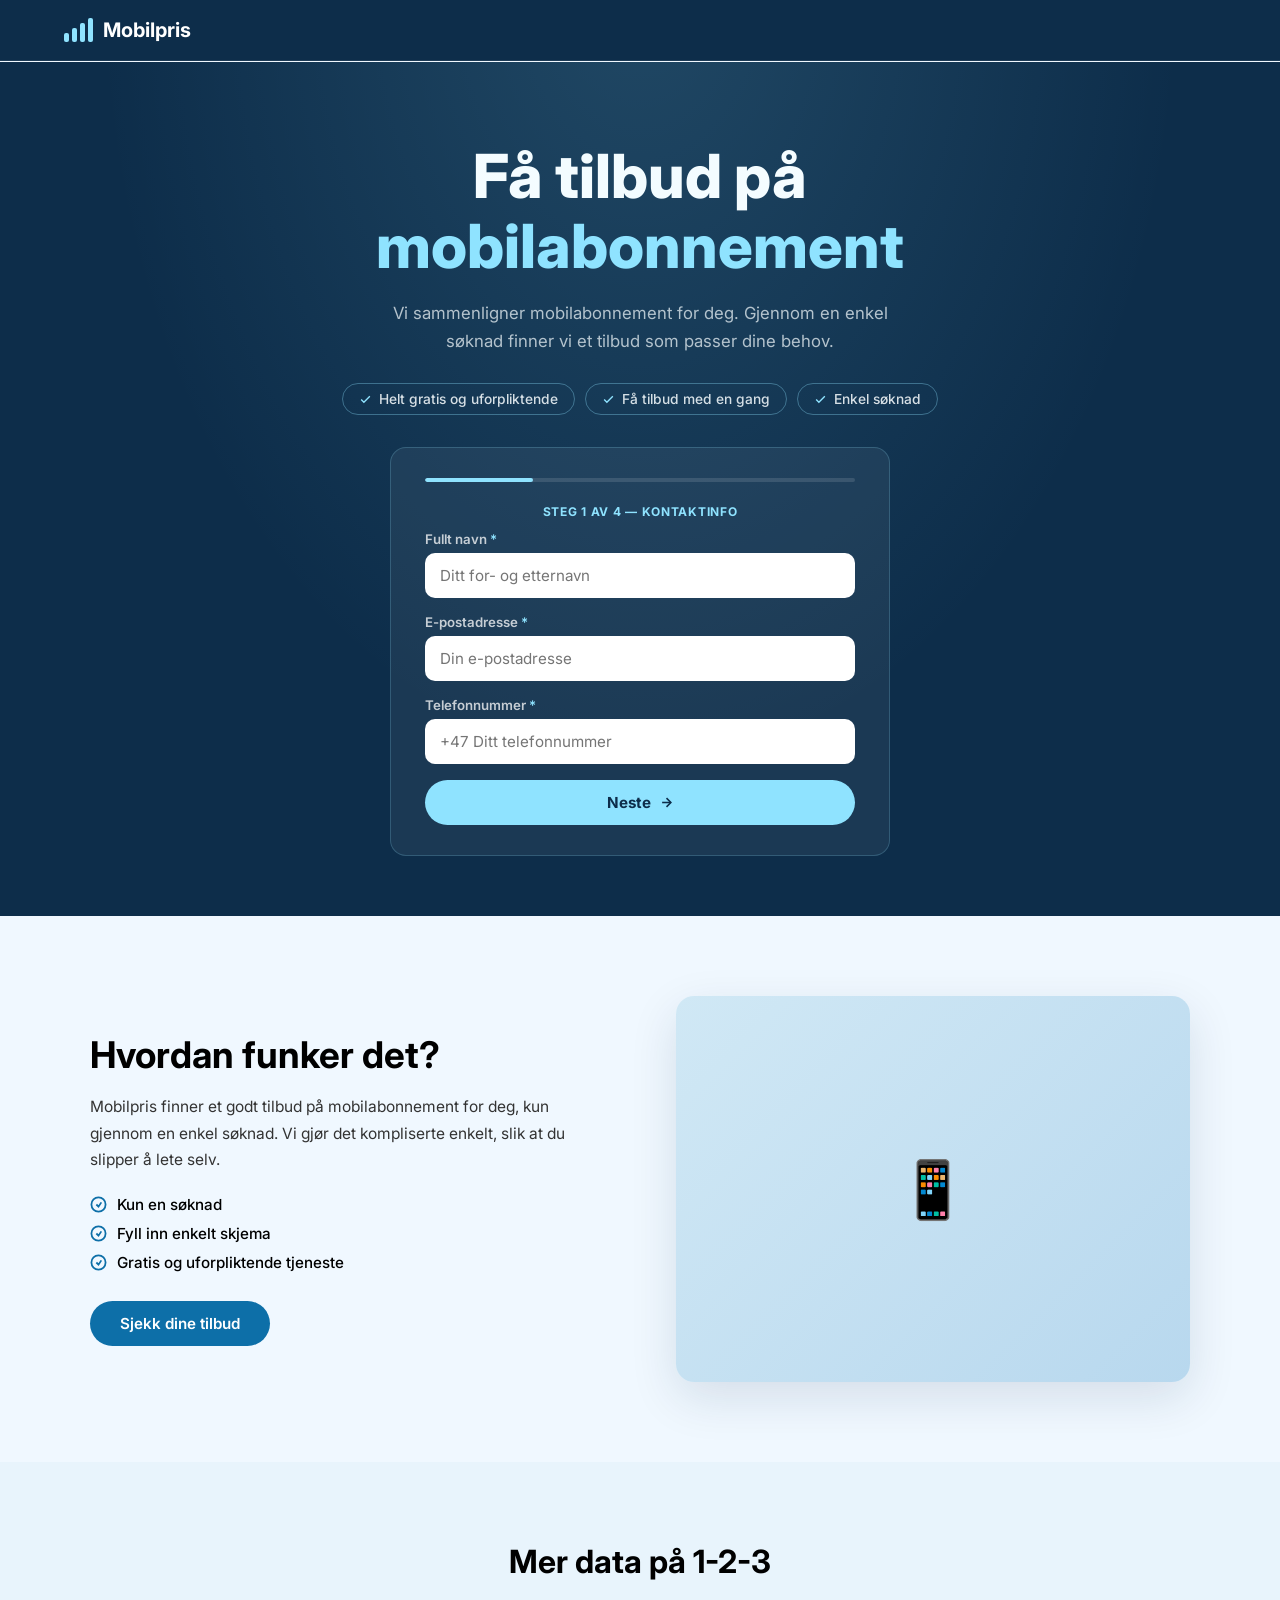
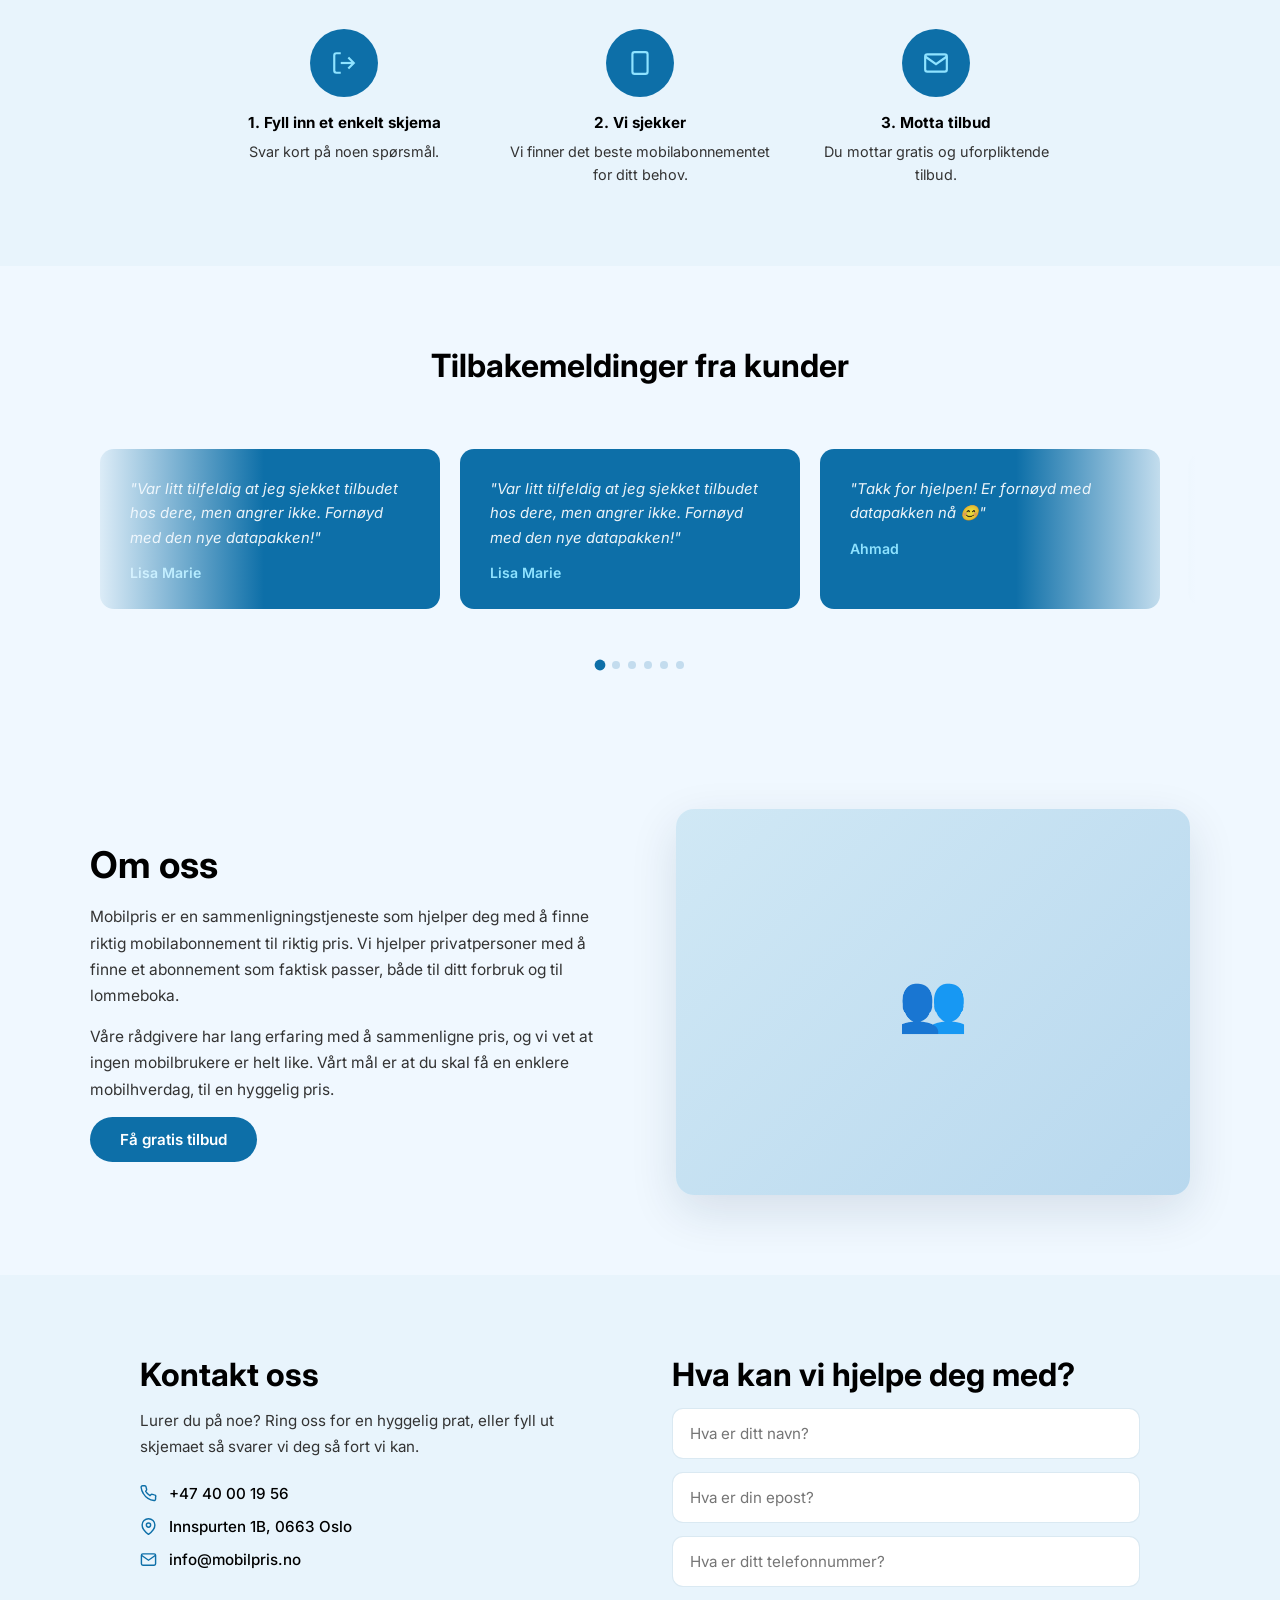
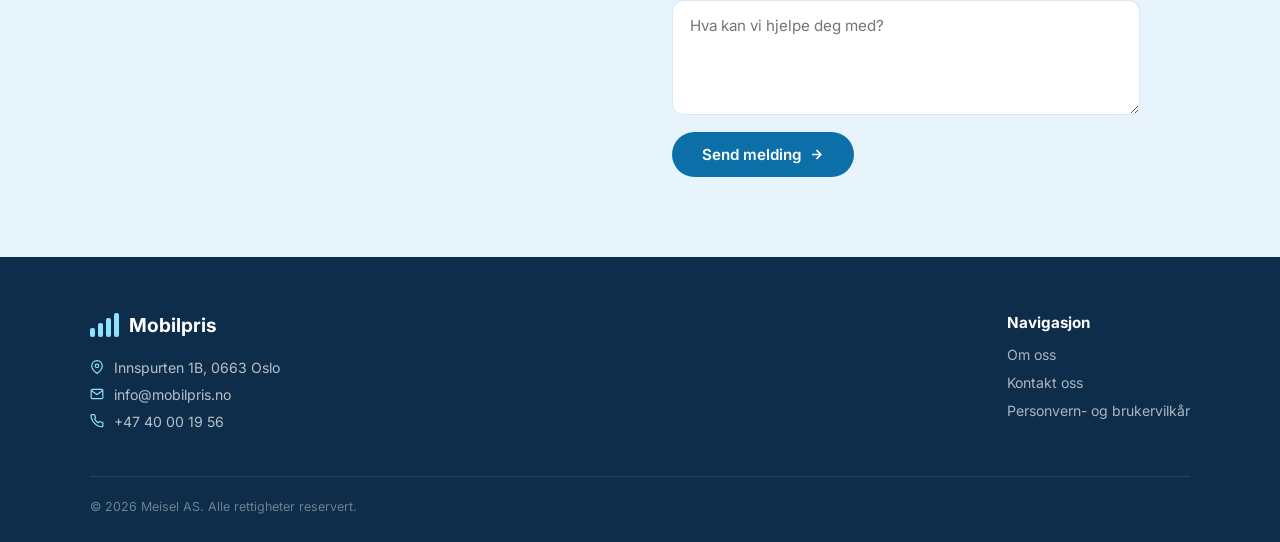
==== commit 2eedc9de: "Update index.html" ====
--- a/index.html
+++ b/index.html
@@ -2,124 +2,375 @@
 <html lang="no">
 <head>
 <meta charset="UTF-8" />
-<meta name="cf-2fa-verify" content="off">
 <meta name="viewport" content="width=device-width, initial-scale=1.0" />
-<title>Mobilpris – Mobilabonnement</title>
-<link rel="stylesheet" href="styles.css" />
+<title>Mobilpris – Finn beste mobilabonnement</title>
+<link href="https://fonts.googleapis.com/css2?family=Inter:wght@400;500;600;700;800&display=swap" rel="stylesheet" />
 <style>
-  /* HERO */
-  .hero {
-    background: var(--hero-bg);
-    padding: 80px 64px 0;
-    display: flex;
-    flex-direction: column;
-    align-items: center;
-    text-align: center;
-    position: relative;
-    overflow: hidden;
-  }
-  .hero::before {
-    content: '';
-    position: absolute;
-    inset: 0;
-    background: radial-gradient(ellipse at 50% -10%, rgba(143,227,255,0.15) 0%, transparent 60%);
-    pointer-events: none;
-  }
-  .hero h1 {
-    font-size: clamp(2.4rem, 5vw, 3.8rem);
-    font-weight: 800;
-    color: var(--white);
-    line-height: 1.15;
-    max-width: 680px;
-    margin-bottom: 18px;
-  }
-  .hero h1 span { color: var(--accent); }
-  .hero > p {
-    color: rgba(255,255,255,0.7);
-    font-size: 1.05rem;
-    max-width: 500px;
-    line-height: 1.65;
-    margin-bottom: 28px;
-  }
-  .hero-badges {
-    display: flex;
-    flex-wrap: wrap;
-    gap: 10px;
-    justify-content: center;
-    margin-bottom: 26px;
-  }
-  .badge {
-    display: flex;
-    align-items: center;
-    gap: 7px;
-    border: 1.5px solid rgba(143,227,255,0.35);
-    border-radius: 999px;
-    padding: 7px 16px;
-    font-size: 0.86rem;
-    color: rgba(255,255,255,0.85);
-    font-weight: 500;
-  }
-  .badge svg { color: var(--accent); }
-  .trust-row {
-    display: flex;
-    align-items: center;
-    gap: 13px;
-    margin-bottom: 32px;
-    color: rgba(255,255,255,0.75);
-    font-size: 0.88rem;
-  }
-  .trust-avatar {
-    width: 44px; height: 44px;
-    border-radius: 50%;
-    background: linear-gradient(135deg, #c8f0ff, #8fe3ff);
-    border: 2px solid rgba(255,255,255,0.25);
-    display: flex; align-items: center; justify-content: center;
-    font-size: 1.1rem; flex-shrink: 0;
-  }
-  .trust-text strong { color: var(--white); display: block; font-size: 0.92rem; }
-  .hero-form {
-    background: rgba(255,255,255,0.06);
-    border: 1.5px solid rgba(143,227,255,0.2);
-    border-radius: 16px;
-    padding: 30px 34px;
-    width: 100%; max-width: 500px;
-    margin-bottom: 48px;
-  }
-  .form-group { margin-bottom: 16px; text-align: left; }
-  .form-group label {
-    display: block;
-    font-size: 0.83rem; font-weight: 600;
-    color: rgba(255,255,255,0.75);
-    margin-bottom: 6px;
-  }
-  .form-group label span { color: var(--accent); }
-  .form-group input {
-    width: 100%;
-    padding: 13px 15px;
-    border-radius: 10px; border: none;
-    font-family: inherit; font-size: 0.95rem;
-    background: var(--white); color: #000;
-    outline: none; transition: box-shadow 0.2s;
-  }
-  .form-group input:focus { box-shadow: 0 0 0 3px rgba(143,227,255,0.4); }
-
-  @media (max-width: 860px) {
-    .hero { padding: 60px 22px 0; }
-    .hero-form { padding: 24px 22px; }
-  }
+:root {
+  --bg: #f0f8ff;
+  --hero-bg: #0d2d4a;
+  --accent: #8fe3ff;
+  --accent-dark: #5ecfee;
+  --blue-dark: #0d6fa8;
+  --blue-darker: #085280;
+  --text: #000000;
+  --text-muted: #333333;
+  --white: #ffffff;
+  --border: rgba(13,111,168,0.15);
+}
+
+* { margin: 0; padding: 0; box-sizing: border-box; }
+html { scroll-behavior: smooth; }
+
+body {
+  font-family: 'Inter', sans-serif;
+  background: var(--bg);
+  color: var(--text);
+  overflow-x: hidden;
+  padding-top: 62px;
+}
+
+/* ── NAV ── */
+nav {
+  display: flex;
+  align-items: center;
+  justify-content: space-between;
+  padding: 18px 64px;
+  background: var(--hero-bg);
+  position: fixed;
+  top: 0; left: 0; right: 0;
+  z-index: 100;
+  border-bottom: 1px solid rgba(255,255,255,0.07);
+  transform: translateY(0);
+  transition: transform 0.32s ease;
+}
+nav.hidden { transform: translateY(-100%); }
+.logo {
+  display: flex;
+  align-items: center;
+  gap: 10px;
+  text-decoration: none;
+}
+.logo-bars { display: flex; align-items: flex-end; gap: 3px; height: 24px; }
+.logo-bars span { display: block; width: 5px; background: var(--accent); border-radius: 2px; }
+.logo-bars span:nth-child(1) { height: 9px; }
+.logo-bars span:nth-child(2) { height: 14px; }
+.logo-bars span:nth-child(3) { height: 19px; }
+.logo-bars span:nth-child(4) { height: 24px; }
+.logo-name { font-size: 1.25rem; font-weight: 700; color: var(--white); }
+
+/* ── HERO ── */
+.hero {
+  background: var(--hero-bg);
+  padding: 80px 64px 60px;
+  display: flex;
+  flex-direction: column;
+  align-items: center;
+  text-align: center;
+  position: relative;
+  overflow: hidden;
+}
+.hero::before {
+  content: '';
+  position: absolute; inset: 0;
+  background: radial-gradient(ellipse at 50% -10%, rgba(143,227,255,0.15) 0%, transparent 60%);
+  pointer-events: none;
+}
+.hero h1 {
+  font-size: clamp(2.4rem, 5vw, 3.8rem);
+  font-weight: 800;
+  color: var(--white);
+  line-height: 1.15;
+  max-width: 680px;
+  margin-bottom: 18px;
+}
+.hero h1 span { color: var(--accent); }
+.hero > p {
+  color: rgba(255,255,255,0.7);
+  font-size: 1.05rem;
+  max-width: 500px;
+  line-height: 1.65;
+  margin-bottom: 28px;
+}
+.hero-badges {
+  display: flex;
+  flex-wrap: wrap;
+  gap: 10px;
+  justify-content: center;
+  margin-bottom: 32px;
+}
+.badge {
+  display: flex; align-items: center; gap: 7px;
+  border: 1.5px solid rgba(143,227,255,0.35);
+  border-radius: 999px;
+  padding: 7px 16px;
+  font-size: 0.86rem;
+  color: rgba(255,255,255,0.85);
+  font-weight: 500;
+}
+.badge svg { color: var(--accent); }
+
+/* ── FORM ── */
+.hero-form {
+  background: rgba(255,255,255,0.06);
+  border: 1.5px solid rgba(143,227,255,0.2);
+  border-radius: 16px;
+  padding: 30px 34px;
+  width: 100%; max-width: 500px;
+  position: relative; z-index: 1;
+}
+.mf-progress {
+  height: 4px;
+  background: rgba(255,255,255,0.12);
+  border-radius: 99px;
+  margin-bottom: 22px;
+  overflow: hidden;
+}
+.mf-progress-bar {
+  height: 100%; background: var(--accent);
+  border-radius: 99px; width: 25%;
+  transition: width 0.4s ease;
+}
+.mf-step { display: none; }
+.mf-step.active { display: block; animation: fadeUp 0.35s ease; }
+@keyframes fadeUp {
+  from { opacity: 0; transform: translateY(10px); }
+  to   { opacity: 1; transform: translateY(0); }
+}
+.mf-step-label {
+  font-size: 0.75rem; font-weight: 700;
+  color: var(--accent); text-transform: uppercase;
+  letter-spacing: 0.06em; margin-bottom: 12px;
+}
+.mf-question {
+  font-size: 1rem; font-weight: 700;
+  color: #fff; margin-bottom: 16px; line-height: 1.4;
+}
+.form-group { margin-bottom: 16px; text-align: left; }
+.form-group label {
+  display: block; font-size: 0.83rem; font-weight: 600;
+  color: rgba(255,255,255,0.75); margin-bottom: 6px;
+}
+.form-group label span { color: var(--accent); }
+.form-group input {
+  width: 100%; padding: 13px 15px;
+  border-radius: 10px; border: none;
+  font-family: inherit; font-size: 0.95rem;
+  background: var(--white); color: #000;
+  outline: none; transition: box-shadow 0.2s;
+}
+.form-group input:focus { box-shadow: 0 0 0 3px rgba(143,227,255,0.4); }
+.form-group.has-error input { box-shadow: 0 0 0 2px rgba(255,100,100,0.5); }
+.mf-error {
+  font-size: 0.82rem; color: #ff8a8a;
+  margin-top: 4px; margin-bottom: 4px; display: block;
+}
+.mf-options { display: flex; flex-direction: column; gap: 10px; margin-bottom: 16px; }
+.mf-options.grid2 { display: grid; grid-template-columns: 1fr 1fr; gap: 10px; }
+.mf-opt {
+  background: rgba(255,255,255,0.08);
+  border: 1.5px solid rgba(143,227,255,0.25);
+  border-radius: 10px; padding: 13px 16px;
+  font-family: inherit; font-size: 0.92rem; font-weight: 600;
+  color: #fff; cursor: pointer; text-align: left;
+  transition: background 0.2s, border-color 0.2s, transform 0.1s;
+}
+.mf-opt:hover { background: rgba(143,227,255,0.15); border-color: var(--accent); transform: translateY(-1px); }
+.mf-opt.selected { background: var(--accent); color: var(--hero-bg); border-color: var(--accent); }
+.mf-opt.full { grid-column: 1 / -1; }
+.mf-checkbox {
+  display: flex; align-items: flex-start;
+  gap: 10px; margin-top: 18px; cursor: pointer;
+}
+.mf-checkbox input[type="checkbox"] {
+  width: 17px; height: 17px; margin-top: 2px;
+  accent-color: var(--accent); flex-shrink: 0; cursor: pointer;
+}
+.mf-checkbox span { font-size: 0.82rem; color: rgba(255,255,255,0.7); line-height: 1.5; }
+
+/* ── BUTTONS ── */
+.btn-light {
+  display: inline-flex; align-items: center; gap: 8px;
+  background: var(--accent); color: var(--hero-bg);
+  border: none; border-radius: 999px;
+  padding: 13px 30px;
+  font-family: inherit; font-size: 0.95rem; font-weight: 700;
+  cursor: pointer; transition: background 0.2s, transform 0.15s;
+  text-decoration: none;
+}
+.btn-light:hover { background: var(--accent-dark); transform: translateY(-1px); }
+.btn-blue {
+  display: inline-flex; align-items: center; gap: 8px;
+  background: var(--blue-dark); color: var(--white);
+  border: none; border-radius: 999px;
+  padding: 13px 30px;
+  font-family: inherit; font-size: 0.95rem; font-weight: 600;
+  cursor: pointer; transition: background 0.2s, transform 0.15s;
+  text-decoration: none;
+}
+.btn-blue:hover { background: var(--blue-darker); transform: translateY(-1px); }
+
+/* ── SECTIONS ── */
+section { padding: 80px 64px; }
+.inner { max-width: 1100px; margin: 0 auto; }
+.section-title {
+  font-size: clamp(1.5rem, 3vw, 2rem);
+  font-weight: 700; color: var(--text);
+  text-align: center; margin-bottom: 48px;
+}
+
+/* ── TWO COL ── */
+.two-col {
+  display: grid;
+  grid-template-columns: 1fr 1fr;
+  gap: 72px; align-items: center;
+  max-width: 1100px; margin: 0 auto;
+}
+.two-col.reverse .col-img { order: -1; }
+.col-text h2 {
+  font-size: clamp(1.7rem, 3vw, 2.3rem);
+  font-weight: 700; color: var(--text);
+  margin-bottom: 16px; line-height: 1.25;
+}
+.col-text p { color: var(--text-muted); line-height: 1.7; margin-bottom: 14px; font-size: 0.97rem; }
+.col-img { border-radius: 18px; overflow: hidden; box-shadow: 0 16px 48px rgba(13,45,74,0.12); }
+.img-placeholder {
+  width: 100%; aspect-ratio: 4/3;
+  background: linear-gradient(135deg, #d0e8f5, #b8d8ee);
+  display: flex; align-items: center; justify-content: center;
+  font-size: 3.5rem;
+}
+.checklist { list-style: none; margin: 16px 0 24px; }
+.checklist li {
+  display: flex; align-items: center; gap: 10px;
+  padding: 5px 0; font-weight: 500; font-size: 0.95rem; color: var(--text);
+}
+.checklist li svg { color: var(--blue-dark); flex-shrink: 0; }
+
+/* ── STEPS ── */
+.steps-grid { display: grid; grid-template-columns: repeat(3,1fr); gap: 28px; max-width: 860px; margin: 0 auto; }
+.step-card { text-align: center; }
+.step-icon {
+  width: 68px; height: 68px; background: var(--blue-dark);
+  border-radius: 50%; display: flex; align-items: center; justify-content: center;
+  margin: 0 auto 16px;
+}
+.step-icon svg { color: var(--accent); }
+.step-card h3 { font-size: 0.95rem; font-weight: 700; color: var(--text); margin-bottom: 8px; }
+.step-card p { font-size: 0.9rem; color: var(--text-muted); line-height: 1.6; }
+
+/* ── TESTIMONIALS CAROUSEL ── */
+.carousel-wrap { position: relative; width: 100%; overflow: hidden; padding: 8px 0 16px; }
+.carousel-track {
+  display: flex; gap: 20px;
+  transition: transform 0.5s cubic-bezier(.4,0,.2,1);
+  padding: 8px 0 12px;
+}
+.c-card {
+  background: var(--blue-dark); border-radius: 14px;
+  padding: 28px 30px; min-width: 340px; max-width: 340px;
+  flex-shrink: 0; transition: opacity 0.5s, transform 0.5s;
+}
+.c-card p { color: rgba(255,255,255,0.92); font-size: 0.93rem; line-height: 1.65; font-style: italic; margin-bottom: 14px; }
+.c-author { color: var(--accent); font-weight: 600; font-size: 0.88rem; }
+.c-card.faded { opacity: 0.22; transform: scale(0.95); }
+.fade-left, .fade-right {
+  position: absolute; top: 0; bottom: 0; width: 200px;
+  pointer-events: none; z-index: 2;
+}
+.fade-left  { left: 0;  background: linear-gradient(to right, var(--bg) 10%, transparent); }
+.fade-right { right: 0; background: linear-gradient(to left,  var(--bg) 10%, transparent); }
+.carousel-dots { display: flex; justify-content: center; gap: 8px; margin-top: 24px; }
+.carousel-dots .cdot {
+  width: 8px; height: 8px; border-radius: 50%;
+  background: rgba(13,111,168,0.2); cursor: pointer; border: none;
+  transition: background 0.2s, transform 0.2s;
+}
+.carousel-dots .cdot.active { background: var(--blue-dark); transform: scale(1.35); }
+
+/* ── OM OSS ── */
+.om-oss-section { background: var(--bg); }
+
+/* ── CONTACT ── */
+.contact-section { background: #e8f4fc; }
+.contact-grid {
+  display: grid; grid-template-columns: 1fr 1fr;
+  gap: 64px; align-items: start;
+  max-width: 1000px; margin: 0 auto;
+}
+.contact-info h2, .contact-form-wrap h3 {
+  font-size: clamp(1.5rem, 3vw, 2rem);
+  font-weight: 700; color: var(--text); margin-bottom: 14px;
+}
+.contact-info > p { color: var(--text-muted); line-height: 1.7; margin-bottom: 24px; font-size: 0.95rem; }
+.contact-detail {
+  display: flex; align-items: center; gap: 12px;
+  margin-bottom: 14px; font-size: 0.95rem;
+  color: var(--text); font-weight: 500;
+}
+.contact-detail svg { color: var(--blue-dark); flex-shrink: 0; }
+.c-input {
+  width: 100%; padding: 15px 17px;
+  border-radius: 11px; border: 1.5px solid var(--border);
+  background: var(--white);
+  font-family: inherit; font-size: 0.95rem; color: var(--text);
+  outline: none; margin-bottom: 13px;
+  transition: border-color 0.2s, box-shadow 0.2s;
+}
+.c-input:focus { border-color: var(--blue-dark); box-shadow: 0 0 0 3px rgba(13,111,168,0.12); }
+textarea.c-input { resize: vertical; min-height: 115px; }
+
+/* ── FOOTER ── */
+footer { background: var(--hero-bg); padding: 56px 64px 28px; }
+.footer-top {
+  display: grid; grid-template-columns: 1fr auto;
+  gap: 60px; max-width: 1100px; margin: 0 auto 36px;
+}
+.footer-logo {
+  display: flex; align-items: center; gap: 10px;
+  margin-bottom: 22px; color: var(--white);
+  text-decoration: none; font-size: 1.2rem; font-weight: 700;
+}
+.footer-ci {
+  display: flex; align-items: center; gap: 10px;
+  margin-bottom: 10px; font-size: 0.88rem; color: rgba(255,255,255,0.7);
+}
+.footer-ci svg { color: var(--accent); flex-shrink: 0; }
+.footer-heading { font-weight: 700; font-size: 0.95rem; color: var(--white); margin-bottom: 12px; }
+.footer-nav { list-style: none; }
+.footer-nav li { margin-bottom: 8px; }
+.footer-nav a { text-decoration: none; color: rgba(255,255,255,0.65); font-size: 0.88rem; transition: color 0.2s; }
+.footer-nav a:hover { color: var(--accent); }
+.footer-bottom {
+  border-top: 1px solid rgba(255,255,255,0.1);
+  padding-top: 22px; max-width: 1100px; margin: 0 auto;
+}
+.footer-bottom p { font-size: 0.78rem; color: rgba(255,255,255,0.4); }
+
+/* ── RESPONSIVE ── */
+@media (max-width: 860px) {
+  nav { padding: 14px 22px; }
+  section { padding: 56px 22px; }
+  .hero { padding: 60px 22px 48px; }
+  footer { padding: 44px 22px 22px; }
+  .hero-form { padding: 24px 20px; }
+  .two-col { grid-template-columns: 1fr; gap: 36px; }
+  .two-col.reverse .col-img { order: 0; }
+  .steps-grid { grid-template-columns: 1fr; }
+  .contact-grid { grid-template-columns: 1fr; gap: 40px; }
+  .footer-top { grid-template-columns: 1fr; }
+  .mf-options.grid2 { grid-template-columns: 1fr 1fr; }
+}
 </style>
 </head>
 <body>
 
+<!-- NAV -->
 <nav>
-  <a href="/" class="logo">
+  <a href="#" class="logo">
     <div class="logo-bars"><span></span><span></span><span></span><span></span></div>
     <span class="logo-name">Mobilpris</span>
   </a>
-  <div class="nav-links">
-    <a href="/om-oss">Om oss</a>
-    <a href="/kontakt">Kontakt oss</a>
-  </div>
 </nav>
 
 <!-- HERO -->
@@ -143,13 +394,9 @@
 
   <!-- MULTI-STEP FORM -->
   <div class="hero-form" id="multiForm">
-
-    <!-- Progress bar -->
-    <div class="mf-progress">
-      <div class="mf-progress-bar" id="mfBar"></div>
-    </div>
-
-    <!-- STEP 1: Contact info -->
+    <div class="mf-progress"><div class="mf-progress-bar" id="mfBar"></div></div>
+
+    <!-- Step 1 -->
     <div class="mf-step active" id="step1">
       <div class="mf-step-label">Steg 1 av 4 — Kontaktinfo</div>
       <div class="form-group">
@@ -164,13 +411,13 @@
         <label>Telefonnummer <span>*</span></label>
         <input type="tel" id="f_phone" placeholder="+47 Ditt telefonnummer" oninput="clearFieldError('f_phone')" />
       </div>
-      <button class="btn-light mf-next" style="width:100%;justify-content:center;" onclick="nextStep(1)">
+      <button class="btn-light" style="width:100%;justify-content:center;" onclick="nextStep(1)">
         Neste
         <svg width="15" height="15" viewBox="0 0 24 24" fill="none" stroke="currentColor" stroke-width="2.5"><line x1="5" y1="12" x2="19" y2="12"/><polyline points="12 5 19 12 12 19"/></svg>
       </button>
     </div>
 
-    <!-- STEP 2: Betaler du for deg selv? -->
+    <!-- Step 2 -->
     <div class="mf-step" id="step2">
       <div class="mf-step-label">Steg 2 av 4</div>
       <div class="mf-question">Betaler du mobilabonnement for deg selv eller andre i familien?</div>
@@ -180,7 +427,7 @@
       </div>
     </div>
 
-    <!-- STEP 3: Alder -->
+    <!-- Step 3 -->
     <div class="mf-step" id="step3">
       <div class="mf-step-label">Steg 3 av 4</div>
       <div class="mf-question">Hvor gammel er du?</div>
@@ -189,11 +436,11 @@
         <button class="mf-opt" onclick="selectOpt(this,'q2','31-45'); nextStep(3);">31 – 45</button>
         <button class="mf-opt" onclick="selectOpt(this,'q2','25-30'); nextStep(3);">25 – 30</button>
         <button class="mf-opt" onclick="selectOpt(this,'q2','18-24'); nextStep(3);">18 – 24</button>
-        <button class="mf-opt" onclick="selectOpt(this,'q2','Under 18'); nextStep(3);">Under 18</button>
-      </div>
-    </div>
-
-    <!-- STEP 4: Nåværende operatør -->
+        <button class="mf-opt full" onclick="selectOpt(this,'q2','Under 18'); nextStep(3);">Under 18</button>
+      </div>
+    </div>
+
+    <!-- Step 4 -->
     <div class="mf-step" id="step4">
       <div class="mf-step-label">Steg 4 av 4</div>
       <div class="mf-question">Hva er din nåværende mobiloperatør?</div>
@@ -208,243 +455,26 @@
         <button class="mf-opt" onclick="selectOpt(this,'q3','Talkmore'); nextStep(4);">Talkmore</button>
         <button class="mf-opt full" onclick="selectOpt(this,'q3','Annet'); nextStep(4);">Annet</button>
       </div>
-
-      <!-- Consent checkbox -->
       <label class="mf-checkbox">
         <input type="checkbox" id="f_consent" />
         <span>Ja, jeg er over 18 år og Mobilpris kan kontakte meg på telefon med et godt tilbud, selv om jeg har reservert meg mot dette i reservasjonsregisteret.</span>
       </label>
-
-      <button class="btn-light mf-next" style="width:100%;justify-content:center;margin-top:18px;" onclick="submitForm()">
+      <button class="btn-light" style="width:100%;justify-content:center;margin-top:18px;" onclick="submitForm()">
         Send søknad
         <svg width="15" height="15" viewBox="0 0 24 24" fill="none" stroke="currentColor" stroke-width="2.5"><line x1="5" y1="12" x2="19" y2="12"/><polyline points="12 5 19 12 12 19"/></svg>
       </button>
     </div>
-
-  </div><!-- end hero-form -->
-
-  <!-- THANK YOU SCREEN -->
+  </div>
+
+  <!-- THANK YOU -->
   <div class="hero-form" id="thankYou" style="display:none; text-align:center;">
     <div style="font-size:3rem; margin-bottom:16px;">🎉</div>
     <h2 style="color:#fff; font-size:1.6rem; font-weight:800; margin-bottom:12px;">Takk for søknaden!</h2>
     <p style="color:rgba(255,255,255,0.8); line-height:1.7; margin-bottom:10px;">Vi er allerede i gang med å jakte de beste mobilavtalene for deg.</p>
     <p style="color:rgba(255,255,255,0.8); line-height:1.7; margin-bottom:10px;">En av våre rådgivere vil ringe deg snart med et godt tilbud.</p>
-    <p style="color:rgba(255,255,255,0.6); font-size:0.88rem; margin-top:18px;">
-      🔒 Dine data behandles trygt og i samsvar med GDPR.
-    </p>
-  </div>
-
+    <p style="color:rgba(255,255,255,0.5); font-size:0.85rem; margin-top:18px;">🔒 Dine data behandles trygt og i samsvar med GDPR.</p>
+  </div>
 </section>
-
-<style>
-  .mf-progress {
-    height: 4px;
-    background: rgba(255,255,255,0.12);
-    border-radius: 99px;
-    margin-bottom: 22px;
-    overflow: hidden;
-  }
-  .mf-progress-bar {
-    height: 100%;
-    background: var(--accent);
-    border-radius: 99px;
-    width: 25%;
-    transition: width 0.4s ease;
-  }
-  .mf-step { display: none; }
-  .mf-step.active { display: block; animation: fadeUp 0.35s ease; }
-  @keyframes fadeUp {
-    from { opacity: 0; transform: translateY(10px); }
-    to   { opacity: 1; transform: translateY(0); }
-  }
-  .mf-step-label {
-    font-size: 0.78rem;
-    font-weight: 600;
-    color: var(--accent);
-    text-transform: uppercase;
-    letter-spacing: 0.05em;
-    margin-bottom: 12px;
-  }
-  .mf-question {
-    font-size: 1rem;
-    font-weight: 700;
-    color: #fff;
-    margin-bottom: 16px;
-    line-height: 1.4;
-  }
-  .mf-options {
-    display: flex;
-    flex-direction: column;
-    gap: 10px;
-    margin-bottom: 16px;
-  }
-  .mf-options.grid2 {
-    display: grid;
-    grid-template-columns: 1fr 1fr;
-    gap: 10px;
-  }
-  .mf-opt {
-    background: rgba(255,255,255,0.08);
-    border: 1.5px solid rgba(143,227,255,0.25);
-    border-radius: 10px;
-    padding: 13px 16px;
-    font-family: inherit;
-    font-size: 0.92rem;
-    font-weight: 600;
-    color: #fff;
-    cursor: pointer;
-    text-align: left;
-    transition: background 0.2s, border-color 0.2s, transform 0.1s;
-  }
-  .mf-opt:hover { background: rgba(143,227,255,0.15); border-color: var(--accent); transform: translateY(-1px); }
-  .mf-opt.selected { background: var(--accent); color: var(--hero-bg); border-color: var(--accent); }
-  .mf-opt.full { grid-column: 1 / -1; }
-  .mf-checkbox {
-    display: flex;
-    align-items: flex-start;
-    gap: 10px;
-    margin-top: 18px;
-    cursor: pointer;
-  }
-  .mf-checkbox input[type="checkbox"] {
-    width: 17px; height: 17px;
-    margin-top: 2px;
-    accent-color: var(--accent);
-    flex-shrink: 0;
-    cursor: pointer;
-  }
-  .mf-checkbox span {
-    font-size: 0.82rem;
-    color: rgba(255,255,255,0.7);
-    line-height: 1.5;
-  }
-  .mf-error {
-    font-size: 0.82rem;
-    color: #ff8a8a;
-    margin-top: 4px;
-    margin-bottom: 8px;
-    display: block;
-  }
-  .mf-checkbox + .mf-error {
-    margin-top: 8px;
-    margin-bottom: 0;
-  }
-  .form-group.has-error input {
-    box-shadow: 0 0 0 2px rgba(255,100,100,0.5);
-  }
-</style>
-
-<script>
-var answers = {};
-
-function setFieldError(inputId, msg) {
-  var input = document.getElementById(inputId);
-  var group = input.closest('.form-group');
-  group.classList.add('has-error');
-  var existing = group.querySelector('.mf-error');
-  if (existing) existing.remove();
-  if (msg) {
-    var err = document.createElement('span');
-    err.className = 'mf-error';
-    err.textContent = msg;
-    group.appendChild(err);
-  }
-}
-
-function clearFieldError(inputId) {
-  var input = document.getElementById(inputId);
-  var group = input.closest('.form-group');
-  group.classList.remove('has-error');
-  var existing = group.querySelector('.mf-error');
-  if (existing) existing.remove();
-}
-
-// Clear errors on input
-['f_name','f_email','f_phone'].forEach(function(id) {
-  document.addEventListener('DOMContentLoaded', function() {
-    var el = document.getElementById(id);
-    if (el) el.addEventListener('input', function(){ clearFieldError(id); });
-  });
-});
-
-function isValidEmail(email) {
-  return /^[^\s@]+@[^\s@]+\.[^\s@]{2,}$/.test(email);
-}
-
-function isValidPhone(phone) {
-  // Strip spaces, dashes, +47 prefix — then check 8 digits remain
-  var digits = phone.replace(/[\s\-\+]/g, '').replace(/^(0047|47)/, '');
-  return /^\d{8}$/.test(digits);
-}
-
-function nextStep(current) {
-  if (current === 1) {
-    var name  = document.getElementById('f_name').value.trim();
-    var email = document.getElementById('f_email').value.trim();
-    var phone = document.getElementById('f_phone').value.trim();
-    var valid = true;
-
-    if (!name) {
-      setFieldError('f_name', 'Vennligst skriv inn ditt fulle navn.');
-      valid = false;
-    } else { clearFieldError('f_name'); }
-
-    if (!email) {
-      setFieldError('f_email', 'Vennligst skriv inn e-postadressen din.');
-      valid = false;
-    } else if (!isValidEmail(email)) {
-      setFieldError('f_email', 'Ugyldig e-postadresse. Eksempel: navn@epost.no');
-      valid = false;
-    } else { clearFieldError('f_email'); }
-
-    if (!phone) {
-      setFieldError('f_phone', 'Vennligst skriv inn telefonnummeret ditt.');
-      valid = false;
-    } else if (!isValidPhone(phone)) {
-      setFieldError('f_phone', 'Telefonnummeret må ha 8 sifre (norsk nummer).');
-      valid = false;
-    } else { clearFieldError('f_phone'); }
-
-    if (!valid) return;
-  }
-
-  if (current === 4) { submitForm(); return; }
-
-  var from = document.getElementById('step' + current);
-  var to   = document.getElementById('step' + (current + 1));
-  from.classList.remove('active');
-  to.classList.add('active');
-
-  var pct = (current / 4) * 100;
-  document.getElementById('mfBar').style.width = pct + '%';
-}
-
-function selectOpt(el, key, val) {
-  answers[key] = val;
-  var siblings = el.closest('.mf-options').querySelectorAll('.mf-opt');
-  siblings.forEach(function(s){ s.classList.remove('selected'); });
-  el.classList.add('selected');
-}
-
-function submitForm() {
-  var existing = document.getElementById('consentErr');
-  if (existing) existing.remove();
-
-  if (!document.getElementById('f_consent').checked) {
-    var err = document.createElement('p');
-    err.className = 'mf-error';
-    err.id = 'consentErr';
-    err.style.marginTop = '8px';
-    err.textContent = 'Du må godta at vi kan kontakte deg for å gå videre.';
-    document.querySelector('.mf-checkbox').insertAdjacentElement('afterend', err);
-    return;
-  }
-
-  document.getElementById('multiForm').style.display = 'none';
-  document.getElementById('thankYou').style.display = 'block';
-  document.querySelector('.hero').scrollIntoView({behavior:'smooth'});
-}
-</script>
 
 <!-- HOW IT WORKS -->
 <section>
@@ -457,7 +487,7 @@
         <li><svg width="17" height="17" viewBox="0 0 24 24" fill="none" stroke="currentColor" stroke-width="2.5"><circle cx="12" cy="12" r="10"/><polyline points="9 12 12 15 16 9"/></svg> Fyll inn enkelt skjema</li>
         <li><svg width="17" height="17" viewBox="0 0 24 24" fill="none" stroke="currentColor" stroke-width="2.5"><circle cx="12" cy="12" r="10"/><polyline points="9 12 12 15 16 9"/></svg> Gratis og uforpliktende tjeneste</li>
       </ul>
-      <a href="#" class="btn-blue">Sjekk dine tilbud</a>
+      <a href="#hero" class="btn-blue" onclick="document.querySelector('.hero').scrollIntoView({behavior:'smooth'}); return false;">Sjekk dine tilbud</a>
     </div>
     <div class="col-img"><div class="img-placeholder">📱</div></div>
   </div>
@@ -493,192 +523,77 @@
   </div>
 </section>
 
-
-<!-- TESTIMONIALS CAROUSEL -->
-<section style="overflow:hidden; padding-bottom: 60px;">
+<!-- TESTIMONIALS -->
+<section style="overflow:hidden; padding-bottom:60px;">
   <div class="inner">
-    <h2 class="testimonials-title">Tilbakemeldinger fra kunder</h2>
-  </div>
-
+    <h2 class="section-title">Tilbakemeldinger fra kunder</h2>
+  </div>
   <div class="carousel-wrap">
     <div class="carousel-track" id="carouselTrack">
-      <div class="c-card">
-        <p>"Var litt tilfeldig at jeg sjekket tilbudet hos dere, men angrer ikke. Fornøyd med den nye datapakken!"</p>
-        <div class="c-author">Lisa Marie</div>
-      </div>
-      <div class="c-card">
-        <p>"Takk for hjelpen! Er fornøyd med datapakken nå 😊"</p>
-        <div class="c-author">Ahmad</div>
-      </div>
-      <div class="c-card">
-        <p>"Veldig enkelt og raskt. Fikk et godt tilbud samme dag jeg sendte inn skjemaet!"</p>
-        <div class="c-author">Marte K.</div>
-      </div>
-      <div class="c-card">
-        <p>"Sparte over 200 kr i måneden på nytt abonnement. Anbefaler alle å sjekke dette!"</p>
-        <div class="c-author">Thomas B.</div>
-      </div>
-      <div class="c-card">
-        <p>"Syntes det var litt rart at det var gratis, men det var det faktisk. Superfornøyd!"</p>
-        <div class="c-author">Ingrid L.</div>
-      </div>
-      <div class="c-card">
-        <p>"Tok bare noen minutter å fylle ut skjemaet, og dagen etter hadde jeg tre tilbud å velge mellom."</p>
-        <div class="c-author">Jonas R.</div>
-      </div>
+      <div class="c-card"><p>"Var litt tilfeldig at jeg sjekket tilbudet hos dere, men angrer ikke. Fornøyd med den nye datapakken!"</p><div class="c-author">Lisa Marie</div></div>
+      <div class="c-card"><p>"Takk for hjelpen! Er fornøyd med datapakken nå 😊"</p><div class="c-author">Ahmad</div></div>
+      <div class="c-card"><p>"Veldig enkelt og raskt. Fikk et godt tilbud samme dag jeg sendte inn skjemaet!"</p><div class="c-author">Marte K.</div></div>
+      <div class="c-card"><p>"Sparte over 200 kr i måneden på nytt abonnement. Anbefaler alle å sjekke dette!"</p><div class="c-author">Thomas B.</div></div>
+      <div class="c-card"><p>"Syntes det var litt rart at det var gratis, men det var det faktisk. Superfornøyd!"</p><div class="c-author">Ingrid L.</div></div>
+      <div class="c-card"><p>"Tok bare noen minutter å fylle ut skjemaet, og dagen etter hadde jeg tre tilbud å velge mellom."</p><div class="c-author">Jonas R.</div></div>
     </div>
     <div class="fade-left"></div>
     <div class="fade-right"></div>
   </div>
-
   <div class="carousel-dots" id="carouselDots"></div>
 </section>
 
-<style>
-  .carousel-wrap {
-    position: relative;
-    width: 100%;
-    overflow: hidden;
-    padding: 8px 0 16px;
-  }
-  .carousel-track {
-    display: flex;
-    gap: 20px;
-    transition: transform 0.5s cubic-bezier(.4,0,.2,1);
-    will-change: transform;
-    padding: 8px 0 12px;
-  }
-  .c-card {
-    background: var(--blue-dark);
-    border-radius: 14px;
-    padding: 28px 30px;
-    min-width: 340px;
-    max-width: 340px;
-    flex-shrink: 0;
-    transition: opacity 0.5s, transform 0.5s;
-  }
-  .c-card p {
-    color: rgba(255,255,255,0.92);
-    font-size: 0.93rem;
-    line-height: 1.65;
-    font-style: italic;
-    margin-bottom: 14px;
-  }
-  .c-author { color: var(--accent); font-weight: 600; font-size: 0.88rem; }
-  .c-card.faded { opacity: 0.22; transform: scale(0.95); }
-  .fade-left, .fade-right {
-    position: absolute;
-    top: 0; bottom: 0;
-    width: 200px;
-    pointer-events: none;
-    z-index: 2;
-  }
-  .fade-left  { left: 0;  background: linear-gradient(to right, var(--bg) 10%, transparent); }
-  .fade-right { right: 0; background: linear-gradient(to left,  var(--bg) 10%, transparent); }
-  .carousel-dots {
-    display: flex;
-    justify-content: center;
-    gap: 8px;
-    margin-top: 24px;
-  }
-  .carousel-dots .cdot {
-    width: 8px; height: 8px;
-    border-radius: 50%;
-    background: rgba(13,111,168,0.2);
-    cursor: pointer;
-    border: none;
-    transition: background 0.2s, transform 0.2s;
-  }
-  .carousel-dots .cdot.active {
-    background: var(--blue-dark);
-    transform: scale(1.35);
-  }
-</style>
-
-<script>
-(function() {
-  const track = document.getElementById('carouselTrack');
-  const dotsEl = document.getElementById('carouselDots');
-  const origCards = Array.from(track.children);
-  const total = origCards.length;
-
-  // Clone cards before and after for seamless looping
-  const clonesBefore = origCards.map(c => c.cloneNode(true));
-  const clonesAfter  = origCards.map(c => c.cloneNode(true));
-  clonesBefore.forEach(c => track.insertBefore(c, track.firstChild));
-  clonesAfter.forEach(c => track.appendChild(c));
-
-  const allCards = Array.from(track.children); // 3x total
-  let current = total; // start at real first card (index = total, after clones)
-
-  // Build dots for real cards only
-  origCards.forEach((_, i) => {
-    const d = document.createElement('button');
-    d.className = 'cdot' + (i === 0 ? ' active' : '');
-    d.addEventListener('click', () => goTo(total + i));
-    dotsEl.appendChild(d);
-  });
-
-  function goTo(idx, animate) {
-    if (animate === false) track.style.transition = 'none';
-    else track.style.transition = 'transform 0.5s cubic-bezier(.4,0,.2,1)';
-    current = idx;
-    render();
-  }
-
-  function render() {
-    const cardW = allCards[0].offsetWidth + 20;
-    const viewW = track.parentElement.offsetWidth;
-    const offset = (viewW / 2) - (cardW / 2) - current * cardW;
-    track.style.transform = 'translateX(' + offset + 'px)';
-
-    allCards.forEach((c, i) => {
-      const dist = Math.abs(i - current);
-      c.classList.toggle('faded', dist > 1);
-    });
-
-    // Update dots based on real position
-    const realIdx = ((current - total) % total + total) % total;
-    Array.from(dotsEl.children).forEach((d, i) => d.classList.toggle('active', i === realIdx));
-  }
-
-  // After transition ends, silently jump if we're in clone territory
-  track.addEventListener('transitionend', () => {
-    if (current < total) {
-      goTo(current + total, false);
-      requestAnimationFrame(() => requestAnimationFrame(() => {
-        track.style.transition = 'transform 0.5s cubic-bezier(.4,0,.2,1)';
-      }));
-    } else if (current >= total * 2) {
-      goTo(current - total, false);
-      requestAnimationFrame(() => requestAnimationFrame(() => {
-        track.style.transition = 'transform 0.5s cubic-bezier(.4,0,.2,1)';
-      }));
-    }
-  });
-
-  let timer = setInterval(() => goTo(current + 1), 3200);
-  const wrap = track.parentElement;
-  wrap.addEventListener('mouseenter', () => clearInterval(timer));
-  wrap.addEventListener('mouseleave', () => { clearInterval(timer); timer = setInterval(() => goTo(current + 1), 3200); });
-
-  let sx = 0;
-  track.addEventListener('touchstart', e => { sx = e.touches[0].clientX; }, {passive:true});
-  track.addEventListener('touchend', e => {
-    const dx = e.changedTouches[0].clientX - sx;
-    if (Math.abs(dx) > 40) goTo(current + (dx < 0 ? 1 : -1));
-  });
-
-  window.addEventListener('resize', () => goTo(current, false));
-  goTo(current, false);
-})();
-</script>
+<!-- OM OSS -->
+<section class="om-oss-section" id="om-oss">
+  <div class="two-col">
+    <div class="col-text">
+      <h2>Om oss</h2>
+      <p>Mobilpris er en sammenligningstjeneste som hjelper deg med å finne riktig mobilabonnement til riktig pris. Vi hjelper privatpersoner med å finne et abonnement som faktisk passer, både til ditt forbruk og til lommeboka.</p>
+      <p>Våre rådgivere har lang erfaring med å sammenligne pris, og vi vet at ingen mobilbrukere er helt like. Vårt mål er at du skal få en enklere mobilhverdag, til en hyggelig pris.</p>
+      <a href="#" class="btn-blue" onclick="document.querySelector('.hero').scrollIntoView({behavior:'smooth'}); return false;">Få gratis tilbud</a>
+    </div>
+    <div class="col-img"><div class="img-placeholder">👥</div></div>
+  </div>
+</section>
+
+<!-- KONTAKT -->
+<section class="contact-section" id="kontakt">
+  <div class="contact-grid">
+    <div class="contact-info">
+      <h2>Kontakt oss</h2>
+      <p>Lurer du på noe? Ring oss for en hyggelig prat, eller fyll ut skjemaet så svarer vi deg så fort vi kan.</p>
+      <div class="contact-detail">
+        <svg width="17" height="17" viewBox="0 0 24 24" fill="none" stroke="currentColor" stroke-width="2"><path d="M22 16.92v3a2 2 0 0 1-2.18 2 19.79 19.79 0 0 1-8.63-3.07A19.5 19.5 0 0 1 4.69 12 19.79 19.79 0 0 1 1.57 3.18 2 2 0 0 1 3.55 1h3a2 2 0 0 1 2 1.72c.127.96.361 1.903.7 2.81a2 2 0 0 1-.45 2.11L8.09 8.91a16 16 0 0 0 6 6l1.27-1.27a2 2 0 0 1 2.11-.45c.907.339 1.85.573 2.81.7A2 2 0 0 1 22 16.92z"/></svg>
+        +47 40 00 19 56
+      </div>
+      <div class="contact-detail">
+        <svg width="17" height="17" viewBox="0 0 24 24" fill="none" stroke="currentColor" stroke-width="2"><path d="M21 10c0 7-9 13-9 13s-9-6-9-13a9 9 0 0 1 18 0z"/><circle cx="12" cy="10" r="3"/></svg>
+        Innspurten 1B, 0663 Oslo
+      </div>
+      <div class="contact-detail">
+        <svg width="17" height="17" viewBox="0 0 24 24" fill="none" stroke="currentColor" stroke-width="2"><path d="M4 4h16c1.1 0 2 .9 2 2v12c0 1.1-.9 2-2 2H4c-1.1 0-2-.9-2-2V6c0-1.1.9-2 2-2z"/><polyline points="22,6 12,13 2,6"/></svg>
+        info@mobilpris.no
+      </div>
+    </div>
+    <div class="contact-form-wrap">
+      <h3>Hva kan vi hjelpe deg med?</h3>
+      <input class="c-input" type="text" placeholder="Hva er ditt navn?" />
+      <input class="c-input" type="email" placeholder="Hva er din epost?" />
+      <input class="c-input" type="tel" placeholder="Hva er ditt telefonnummer?" />
+      <textarea class="c-input" placeholder="Hva kan vi hjelpe deg med?"></textarea>
+      <button class="btn-blue">
+        Send melding
+        <svg width="15" height="15" viewBox="0 0 24 24" fill="none" stroke="currentColor" stroke-width="2.5"><line x1="5" y1="12" x2="19" y2="12"/><polyline points="12 5 19 12 12 19"/></svg>
+      </button>
+    </div>
+  </div>
+</section>
 
 <!-- FOOTER -->
 <footer>
   <div class="footer-top">
     <div>
-      <a href="/" class="footer-logo">
+      <a href="#" class="footer-logo">
         <div class="logo-bars"><span></span><span></span><span></span><span></span></div>
         Mobilpris
       </a>
@@ -688,7 +603,7 @@
       </div>
       <div class="footer-ci">
         <svg width="14" height="14" viewBox="0 0 24 24" fill="none" stroke="currentColor" stroke-width="2"><path d="M4 4h16c1.1 0 2 .9 2 2v12c0 1.1-.9 2-2 2H4c-1.1 0-2-.9-2-2V6c0-1.1.9-2 2-2z"/><polyline points="22,6 12,13 2,6"/></svg>
-        <span class="cf-email">info@mobilpris.no</span>
+        info@mobilpris.no
       </div>
       <div class="footer-ci">
         <svg width="14" height="14" viewBox="0 0 24 24" fill="none" stroke="currentColor" stroke-width="2"><path d="M22 16.92v3a2 2 0 0 1-2.18 2 19.79 19.79 0 0 1-8.63-3.07A19.5 19.5 0 0 1 4.69 12 19.79 19.79 0 0 1 1.57 3.18 2 2 0 0 1 3.55 1h3a2 2 0 0 1 2 1.72c.127.96.361 1.903.7 2.81a2 2 0 0 1-.45 2.11L8.09 8.91a16 16 0 0 0 6 6l1.27-1.27a2 2 0 0 1 2.11-.45c.907.339 1.85.573 2.81.7A2 2 0 0 1 22 16.92z"/></svg>
@@ -698,27 +613,127 @@
     <div>
       <div class="footer-heading">Navigasjon</div>
       <ul class="footer-nav">
-        <li><a href="/om-oss">Om oss</a></li>
-        <li><a href="/kontakt">Kontakt oss</a></li>
+        <li><a href="#om-oss">Om oss</a></li>
+        <li><a href="#kontakt">Kontakt oss</a></li>
         <li><a href="#">Personvern- og brukervilkår</a></li>
       </ul>
     </div>
   </div>
-    <div class="footer-bottom">
+  <div class="footer-bottom">
     <p>&copy; 2026 Meisel AS. Alle rettigheter reservert.</p>
   </div>
-</footer
+</footer>
 
 <script>
+// ── FORM VALIDATION ──
+var answers = {};
+
+function setFieldError(id, msg) {
+  var input = document.getElementById(id);
+  var group = input.closest('.form-group');
+  group.classList.add('has-error');
+  var ex = group.querySelector('.mf-error');
+  if (ex) ex.remove();
+  if (msg) { var e = document.createElement('span'); e.className='mf-error'; e.textContent=msg; group.appendChild(e); }
+}
+function clearFieldError(id) {
+  var input = document.getElementById(id);
+  if (!input) return;
+  var group = input.closest('.form-group');
+  group.classList.remove('has-error');
+  var ex = group.querySelector('.mf-error'); if (ex) ex.remove();
+}
+function isValidEmail(e) { return /^[^\s@]+@[^\s@]+\.[^\s@]{2,}$/.test(e); }
+function isValidPhone(p) { var d = p.replace(/[\s\-\+]/g,'').replace(/^(0047|47)/,''); return /^\d{8}$/.test(d); }
+
+function nextStep(current) {
+  if (current === 1) {
+    var name=document.getElementById('f_name').value.trim();
+    var email=document.getElementById('f_email').value.trim();
+    var phone=document.getElementById('f_phone').value.trim();
+    var valid=true;
+    if (!name) { setFieldError('f_name','Vennligst skriv inn ditt fulle navn.'); valid=false; } else clearFieldError('f_name');
+    if (!email) { setFieldError('f_email','Vennligst skriv inn e-postadressen din.'); valid=false; }
+    else if (!isValidEmail(email)) { setFieldError('f_email','Ugyldig e-postadresse. Eksempel: navn@epost.no'); valid=false; }
+    else clearFieldError('f_email');
+    if (!phone) { setFieldError('f_phone','Vennligst skriv inn telefonnummeret ditt.'); valid=false; }
+    else if (!isValidPhone(phone)) { setFieldError('f_phone','Telefonnummeret må ha 8 sifre (norsk nummer).'); valid=false; }
+    else clearFieldError('f_phone');
+    if (!valid) return;
+  }
+  if (current === 4) { submitForm(); return; }
+  document.getElementById('step'+current).classList.remove('active');
+  document.getElementById('step'+(current+1)).classList.add('active');
+  document.getElementById('mfBar').style.width = (current/4*100)+'%';
+}
+function selectOpt(el, key, val) {
+  answers[key]=val;
+  el.closest('.mf-options').querySelectorAll('.mf-opt').forEach(function(s){s.classList.remove('selected');});
+  el.classList.add('selected');
+}
+function submitForm() {
+  var ex=document.getElementById('consentErr'); if(ex) ex.remove();
+  if (!document.getElementById('f_consent').checked) {
+    var e=document.createElement('p'); e.className='mf-error'; e.id='consentErr'; e.style.marginTop='8px';
+    e.textContent='Du må godta at vi kan kontakte deg for å gå videre.';
+    document.querySelector('.mf-checkbox').insertAdjacentElement('afterend',e); return;
+  }
+  document.getElementById('multiForm').style.display='none';
+  document.getElementById('thankYou').style.display='block';
+  document.querySelector('.hero').scrollIntoView({behavior:'smooth'});
+}
+
+// ── CAROUSEL ──
 (function(){
-  var nav = document.querySelector('nav');
-  var last = window.scrollY;
-  window.addEventListener('scroll', function(){
-    var cur = window.scrollY;
-    if(cur > last && cur > 60){ nav.classList.add('hidden'); }
-    else { nav.classList.remove('hidden'); }
-    last = cur;
-  }, {passive:true});
+  var track=document.getElementById('carouselTrack');
+  var dotsEl=document.getElementById('carouselDots');
+  var orig=Array.from(track.children);
+  var total=orig.length;
+  orig.map(function(c){return c.cloneNode(true);}).forEach(function(c){track.insertBefore(c,track.firstChild);});
+  orig.map(function(c){return c.cloneNode(true);}).forEach(function(c){track.appendChild(c);});
+  var all=Array.from(track.children);
+  var current=total;
+  orig.forEach(function(_,i){
+    var d=document.createElement('button'); d.className='cdot'+(i===0?' active':'');
+    d.addEventListener('click',function(){goTo(total+i);}); dotsEl.appendChild(d);
+  });
+  function goTo(idx,animate){
+    if(animate===false) track.style.transition='none';
+    else track.style.transition='transform 0.5s cubic-bezier(.4,0,.2,1)';
+    current=idx; render();
+  }
+  function render(){
+    var cw=all[0].offsetWidth+20;
+    var vw=track.parentElement.offsetWidth;
+    track.style.transform='translateX('+(vw/2-cw/2-current*cw)+'px)';
+    all.forEach(function(c,i){c.classList.toggle('faded',Math.abs(i-current)>1);});
+    var ri=((current-total)%total+total)%total;
+    Array.from(dotsEl.children).forEach(function(d,i){d.classList.toggle('active',i===ri);});
+  }
+  track.addEventListener('transitionend',function(){
+    if(current<total){goTo(current+total,false);requestAnimationFrame(function(){requestAnimationFrame(function(){track.style.transition='transform 0.5s cubic-bezier(.4,0,.2,1)';});});}
+    else if(current>=total*2){goTo(current-total,false);requestAnimationFrame(function(){requestAnimationFrame(function(){track.style.transition='transform 0.5s cubic-bezier(.4,0,.2,1)';});});}
+  });
+  var timer=setInterval(function(){goTo(current+1);},3200);
+  track.parentElement.addEventListener('mouseenter',function(){clearInterval(timer);});
+  track.parentElement.addEventListener('mouseleave',function(){clearInterval(timer);timer=setInterval(function(){goTo(current+1);},3200);});
+  var sx=0;
+  track.addEventListener('touchstart',function(e){sx=e.touches[0].clientX;},{passive:true});
+  track.addEventListener('touchend',function(e){var dx=e.changedTouches[0].clientX-sx;if(Math.abs(dx)>40)goTo(current+(dx<0?1:-1));});
+  window.addEventListener('resize',function(){goTo(current,false);});
+  goTo(current,false);
+})();
+
+// ── NAV HIDE ON SCROLL ──
+(function(){
+  var nav=document.querySelector('nav');
+  var last=window.scrollY;
+  window.addEventListener('scroll',function(){
+    var cur=window.scrollY;
+    if(cur>last&&cur>60){nav.classList.add('hidden');}
+    else{nav.classList.remove('hidden');}
+    last=cur;
+  },{passive:true});
 })();
 </script>
 </body>
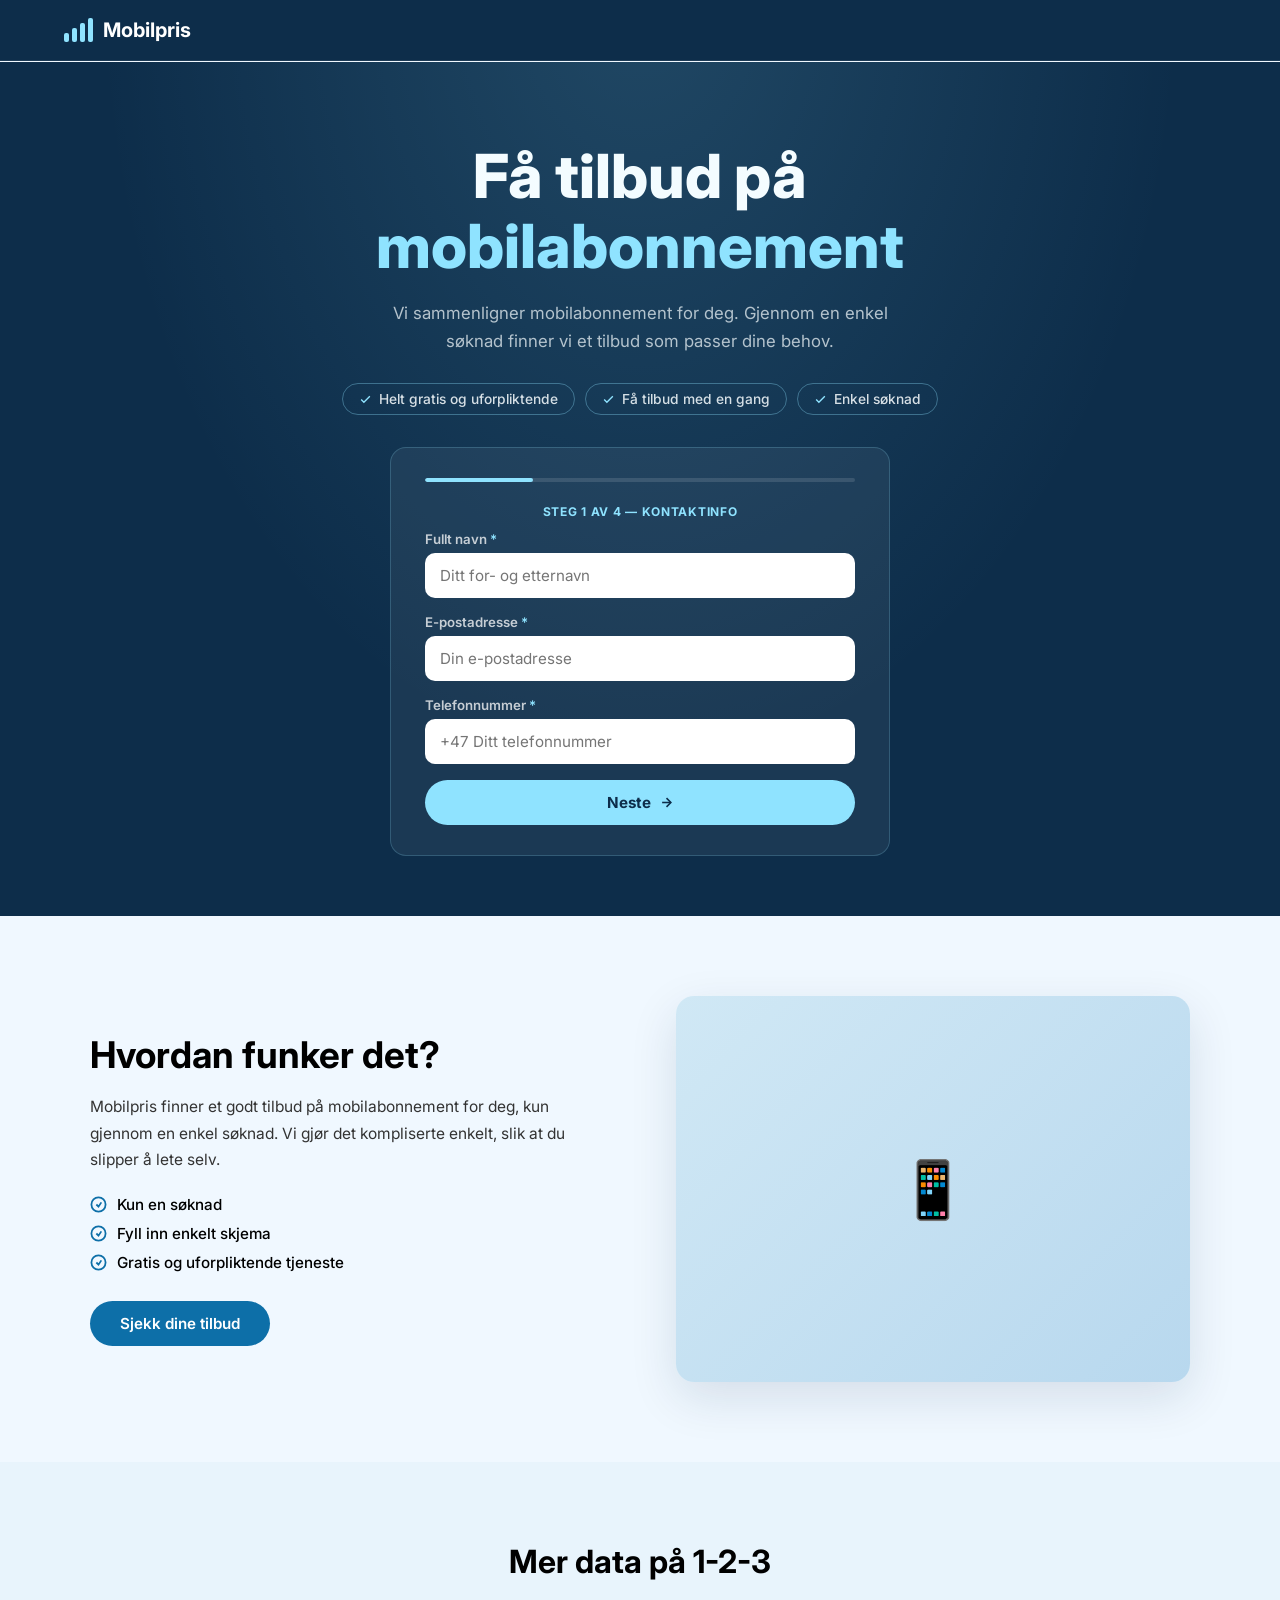
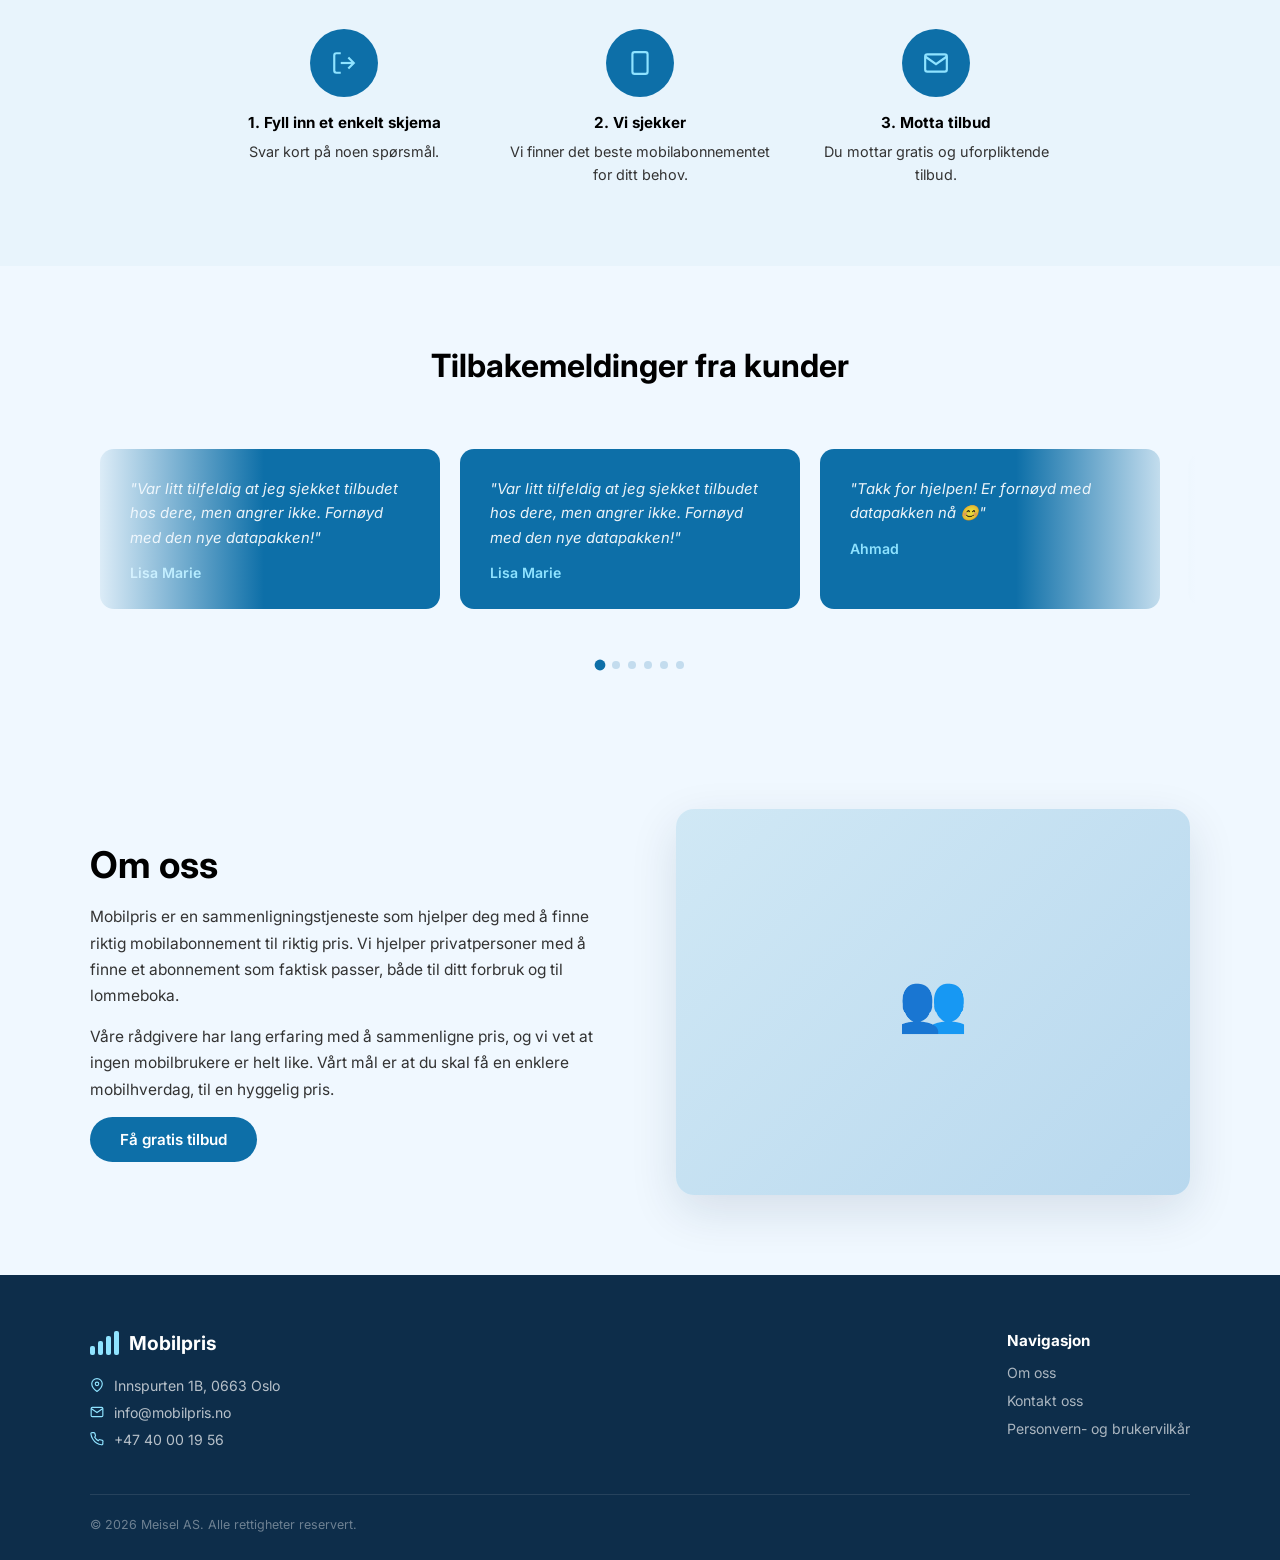
==== commit 9dbb2a2c: "Update index.html" ====
--- a/index.html
+++ b/index.html
@@ -553,39 +553,6 @@
       <a href="#" class="btn-blue" onclick="document.querySelector('.hero').scrollIntoView({behavior:'smooth'}); return false;">Få gratis tilbud</a>
     </div>
     <div class="col-img"><div class="img-placeholder">👥</div></div>
-  </div>
-</section>
-
-<!-- KONTAKT -->
-<section class="contact-section" id="kontakt">
-  <div class="contact-grid">
-    <div class="contact-info">
-      <h2>Kontakt oss</h2>
-      <p>Lurer du på noe? Ring oss for en hyggelig prat, eller fyll ut skjemaet så svarer vi deg så fort vi kan.</p>
-      <div class="contact-detail">
-        <svg width="17" height="17" viewBox="0 0 24 24" fill="none" stroke="currentColor" stroke-width="2"><path d="M22 16.92v3a2 2 0 0 1-2.18 2 19.79 19.79 0 0 1-8.63-3.07A19.5 19.5 0 0 1 4.69 12 19.79 19.79 0 0 1 1.57 3.18 2 2 0 0 1 3.55 1h3a2 2 0 0 1 2 1.72c.127.96.361 1.903.7 2.81a2 2 0 0 1-.45 2.11L8.09 8.91a16 16 0 0 0 6 6l1.27-1.27a2 2 0 0 1 2.11-.45c.907.339 1.85.573 2.81.7A2 2 0 0 1 22 16.92z"/></svg>
-        +47 40 00 19 56
-      </div>
-      <div class="contact-detail">
-        <svg width="17" height="17" viewBox="0 0 24 24" fill="none" stroke="currentColor" stroke-width="2"><path d="M21 10c0 7-9 13-9 13s-9-6-9-13a9 9 0 0 1 18 0z"/><circle cx="12" cy="10" r="3"/></svg>
-        Innspurten 1B, 0663 Oslo
-      </div>
-      <div class="contact-detail">
-        <svg width="17" height="17" viewBox="0 0 24 24" fill="none" stroke="currentColor" stroke-width="2"><path d="M4 4h16c1.1 0 2 .9 2 2v12c0 1.1-.9 2-2 2H4c-1.1 0-2-.9-2-2V6c0-1.1.9-2 2-2z"/><polyline points="22,6 12,13 2,6"/></svg>
-        info@mobilpris.no
-      </div>
-    </div>
-    <div class="contact-form-wrap">
-      <h3>Hva kan vi hjelpe deg med?</h3>
-      <input class="c-input" type="text" placeholder="Hva er ditt navn?" />
-      <input class="c-input" type="email" placeholder="Hva er din epost?" />
-      <input class="c-input" type="tel" placeholder="Hva er ditt telefonnummer?" />
-      <textarea class="c-input" placeholder="Hva kan vi hjelpe deg med?"></textarea>
-      <button class="btn-blue">
-        Send melding
-        <svg width="15" height="15" viewBox="0 0 24 24" fill="none" stroke="currentColor" stroke-width="2.5"><line x1="5" y1="12" x2="19" y2="12"/><polyline points="12 5 19 12 12 19"/></svg>
-      </button>
-    </div>
   </div>
 </section>
 
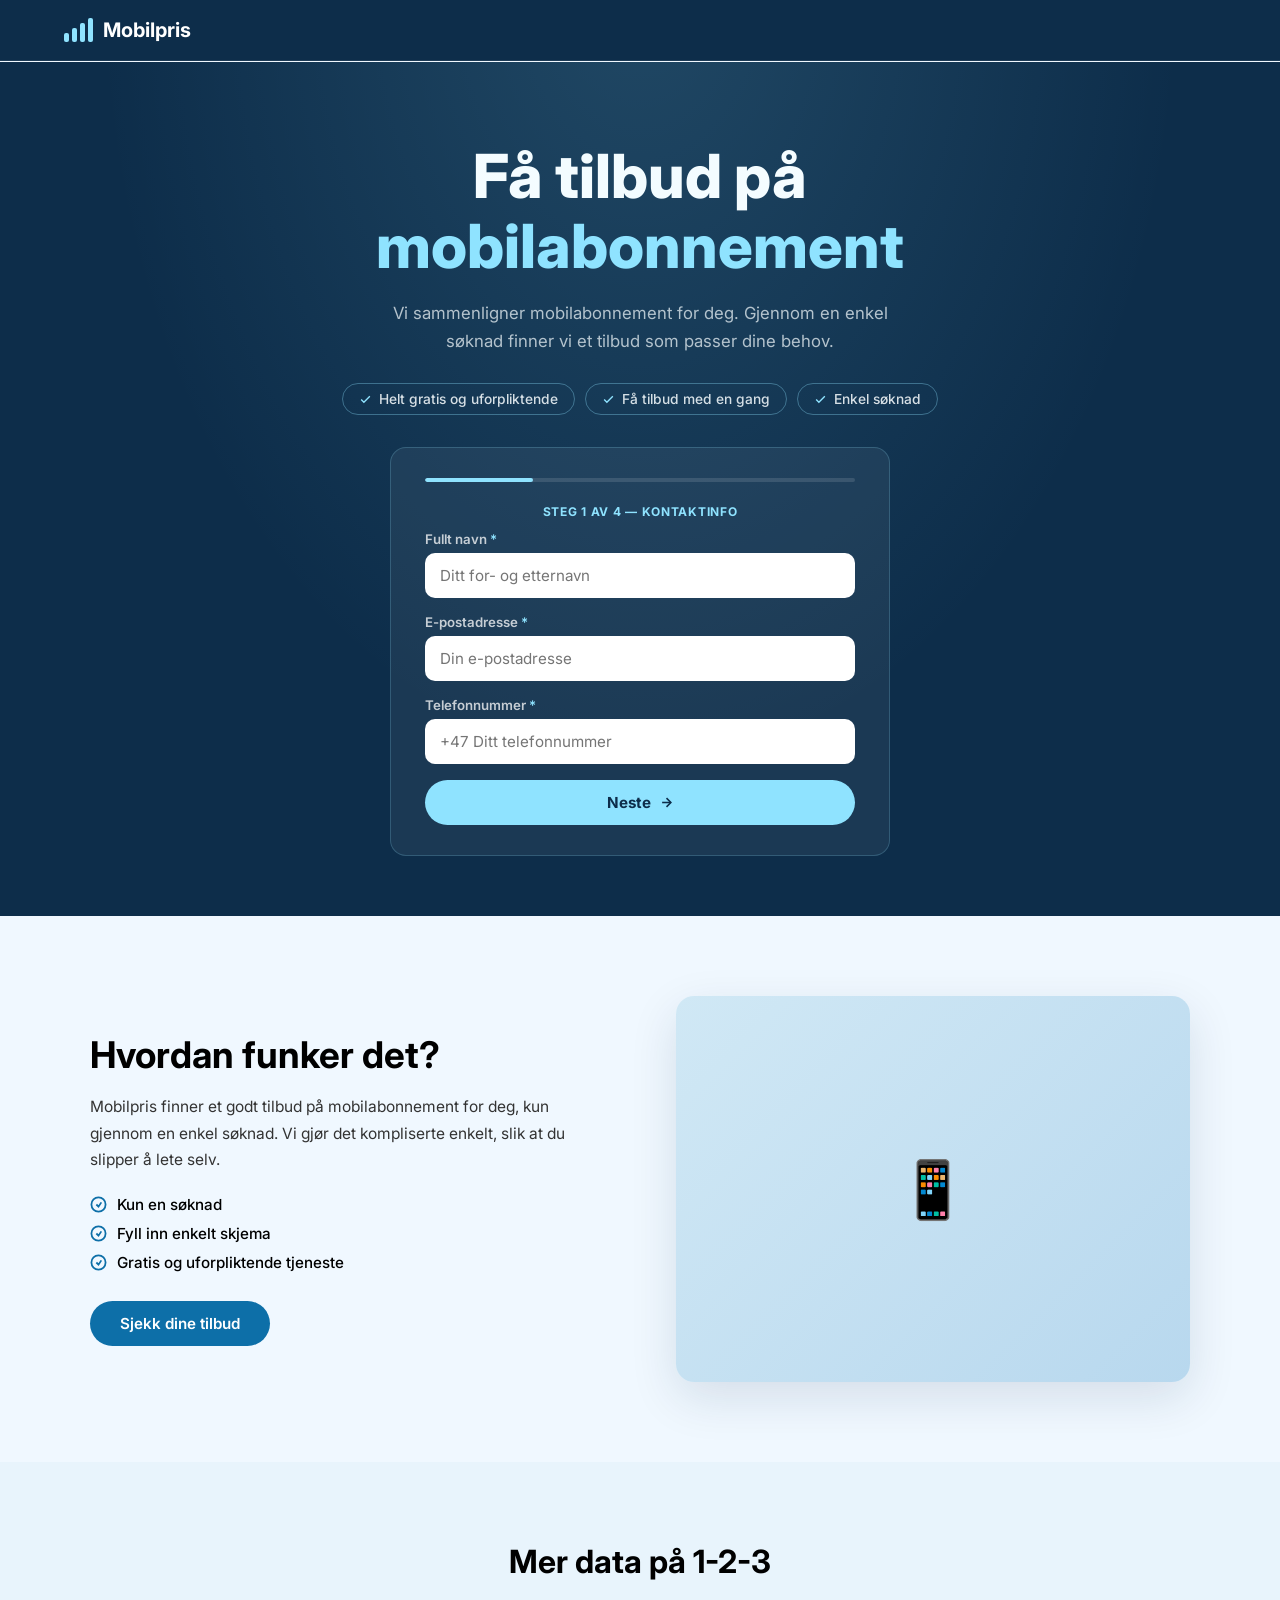
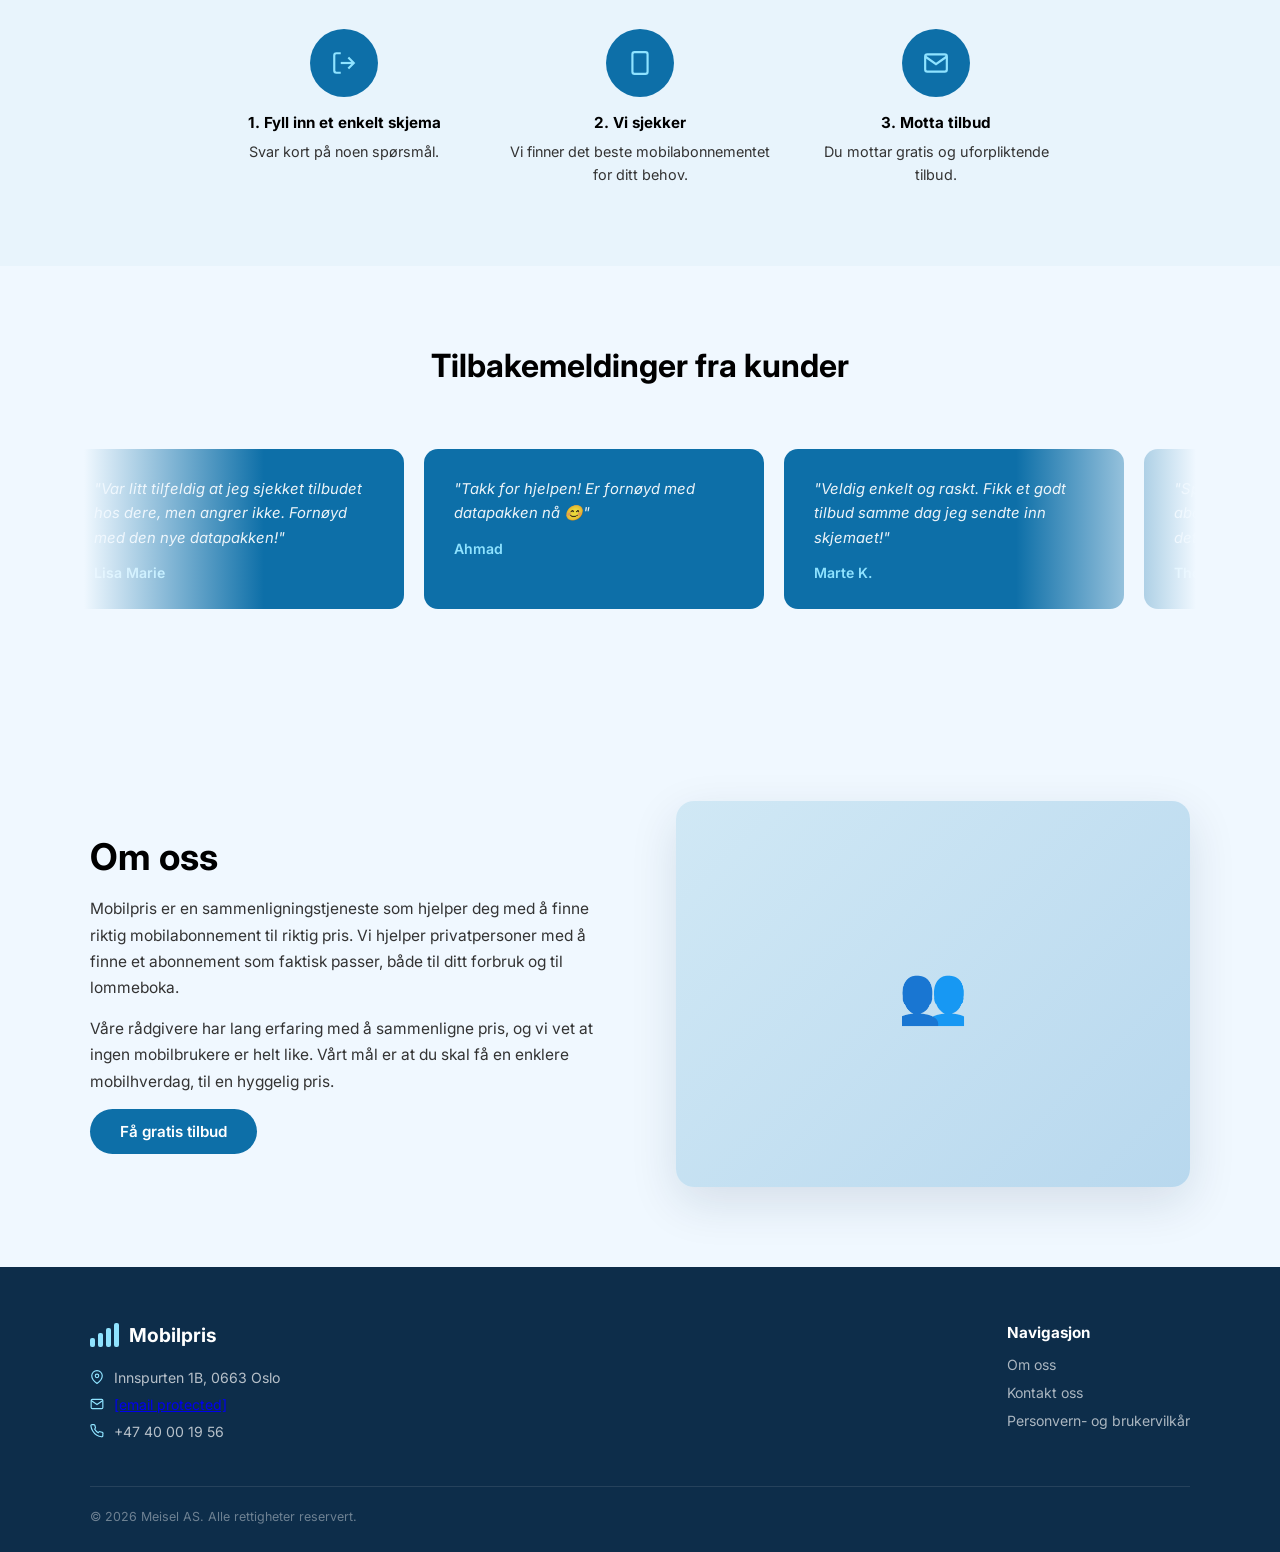
==== commit fa5aacf9: "Update index.html" ====
--- a/index.html
+++ b/index.html
@@ -570,7 +570,7 @@
       </div>
       <div class="footer-ci">
         <svg width="14" height="14" viewBox="0 0 24 24" fill="none" stroke="currentColor" stroke-width="2"><path d="M4 4h16c1.1 0 2 .9 2 2v12c0 1.1-.9 2-2 2H4c-1.1 0-2-.9-2-2V6c0-1.1.9-2 2-2z"/><polyline points="22,6 12,13 2,6"/></svg>
-        info@mobilpris.no
+        <a href="/cdn-cgi/l/email-protection" class="__cf_email__" data-cfemail="10797e767f507d7f72797c606279633e7e7f">[email&#160;protected]</a>
       </div>
       <div class="footer-ci">
         <svg width="14" height="14" viewBox="0 0 24 24" fill="none" stroke="currentColor" stroke-width="2"><path d="M22 16.92v3a2 2 0 0 1-2.18 2 19.79 19.79 0 0 1-8.63-3.07A19.5 19.5 0 0 1 4.69 12 19.79 19.79 0 0 1 1.57 3.18 2 2 0 0 1 3.55 1h3a2 2 0 0 1 2 1.72c.127.96.361 1.903.7 2.81a2 2 0 0 1-.45 2.11L8.09 8.91a16 16 0 0 0 6 6l1.27-1.27a2 2 0 0 1 2.11-.45c.907.339 1.85.573 2.81.7A2 2 0 0 1 22 16.92z"/></svg>
@@ -582,7 +582,7 @@
       <ul class="footer-nav">
         <li><a href="#om-oss">Om oss</a></li>
         <li><a href="#kontakt">Kontakt oss</a></li>
-        <li><a href="#">Personvern- og brukervilkår</a></li>
+        <li><a href="#" onclick="showPersonvern(); return false;">Personvern- og brukervilkår</a></li>
       </ul>
     </div>
   </div>
@@ -591,7 +591,7 @@
   </div>
 </footer>
 
-<script>
+<script data-cfasync="false" src="/cdn-cgi/scripts/5c5dd728/cloudflare-static/email-decode.min.js"></script><script>
 // ── FORM VALIDATION ──
 var answers = {};
 
@@ -695,13 +695,31 @@
 (function(){
   var nav=document.querySelector('nav');
   var last=window.scrollY;
-  window.addEventListener('scroll',function(){
-    var cur=window.scrollY;
-    if(cur>last&&cur>60){nav.classList.add('hidden');}
-    else{nav.classList.remove('hidden');}
-    last=cur;
-  },{passive:true});
-})();
+  window.ad
+
+<!-- PERSONVERN OVERLAY -->
+<div id="personvernPage" style="display:none; position:fixed; inset:0; background:var(--bg); z-index:999; overflow-y:auto;">
+  <div style="max-width:700px; margin:0 auto; padding:80px 32px 60px;">
+    <button onclick="hidePersonvern()" style="display:inline-flex; align-items:center; gap:8px; background:none; border:none; color:var(--blue-dark); font-family:inherit; font-size:0.95rem; font-weight:600; cursor:pointer; margin-bottom:40px; padding:0;">
+      <svg width="18" height="18" viewBox="0 0 24 24" fill="none" stroke="currentColor" stroke-width="2.5"><line x1="19" y1="12" x2="5" y2="12"/><polyline points="12 19 5 12 12 5"/></svg>
+      Tilbake
+    </button>
+    <h1 style="font-size:2rem; font-weight:800; color:var(--text); margin-bottom:16px;">Personvern- og brukervilkår</h1>
+    <div style="display:inline-block; background:var(--blue-dark); color:#fff; border-radius:999px; padding:8px 20px; font-size:0.88rem; font-weight:600; margin-bottom:40px;">
+      🚧 Under construction
+    </div>
+    <p style="color:var(--text-muted); font-size:1rem; line-height:1.7;">Vi jobber med å ferdigstille denne siden. Kom tilbake snart!</p>
+  </div>
+</div>
+
+<script>
+function showPersonvern() {
+  document.getElementById('personvernPage').style.display = 'block';
+  window.scrollTo(0, 0);
+}
+function hidePersonvern() {
+  document.getElementById('personvernPage').style.display = 'none';
+}
 </script>
 </body>
 </html>
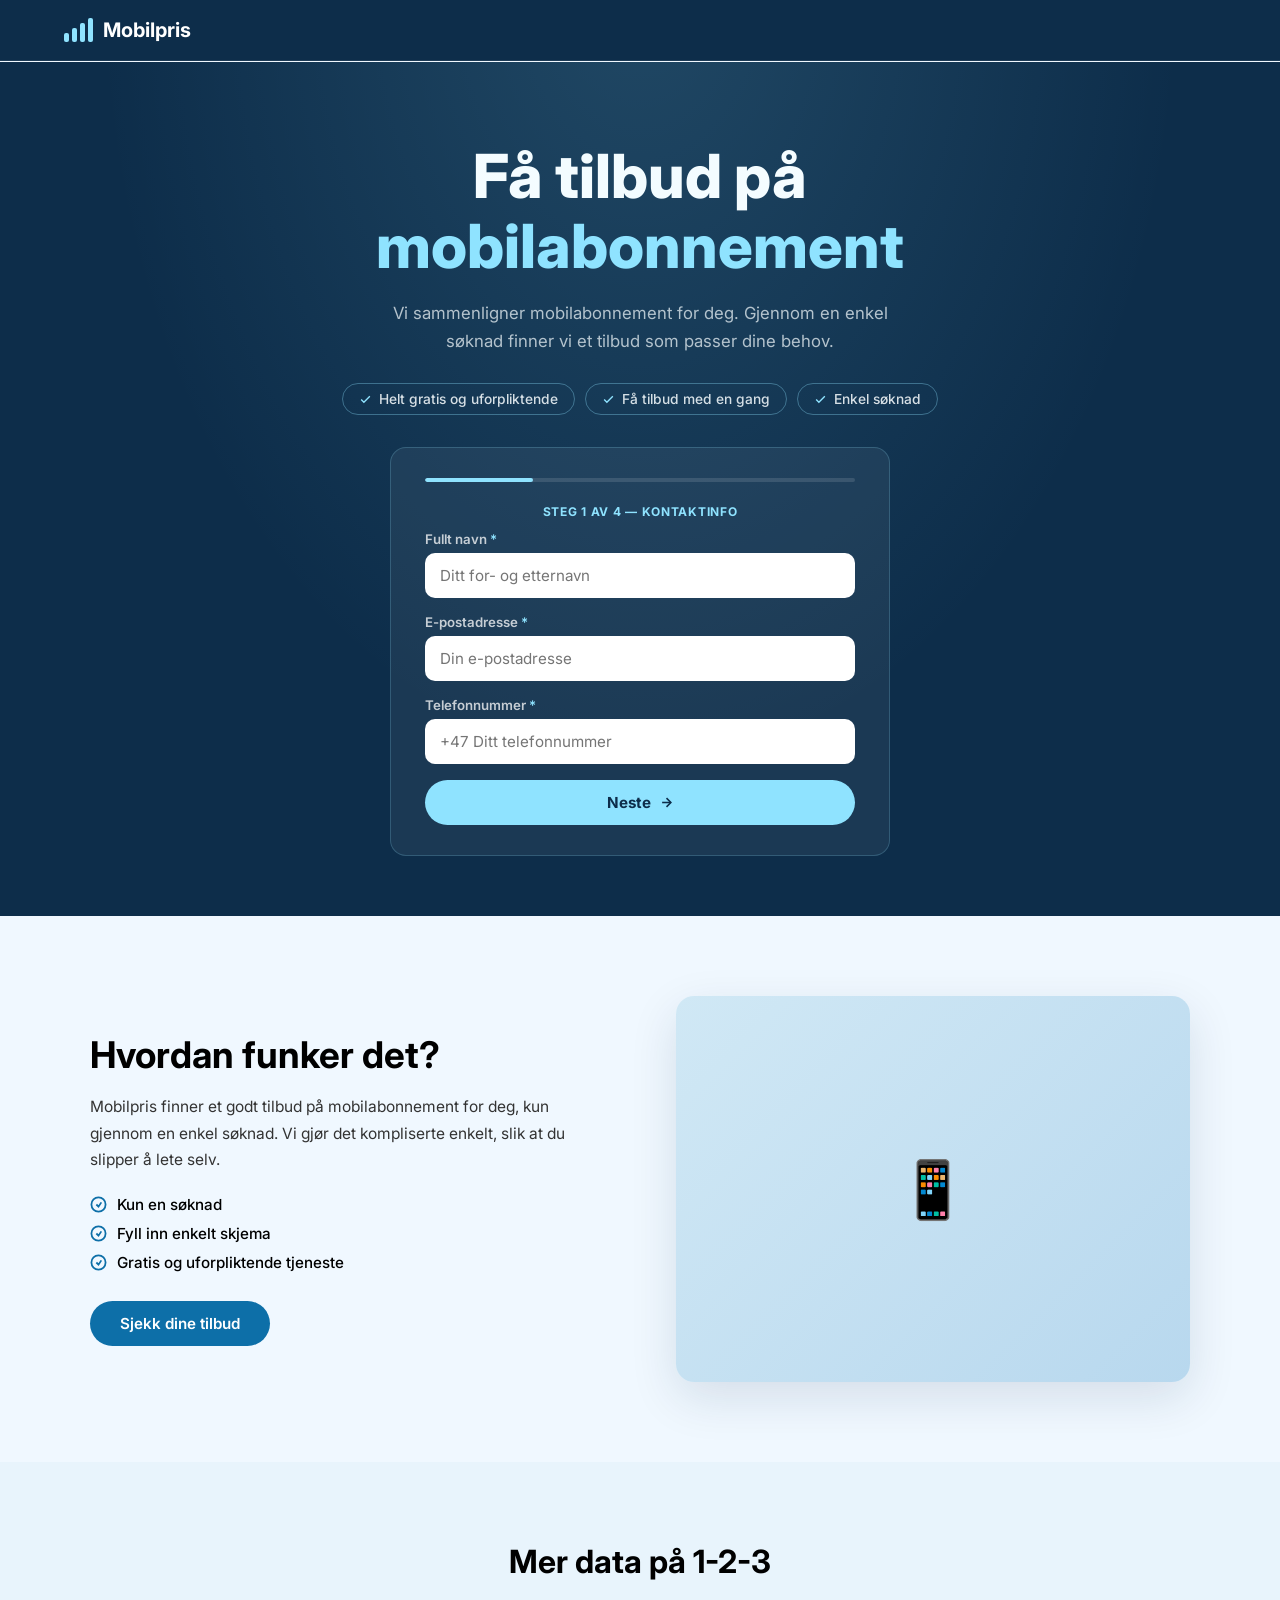
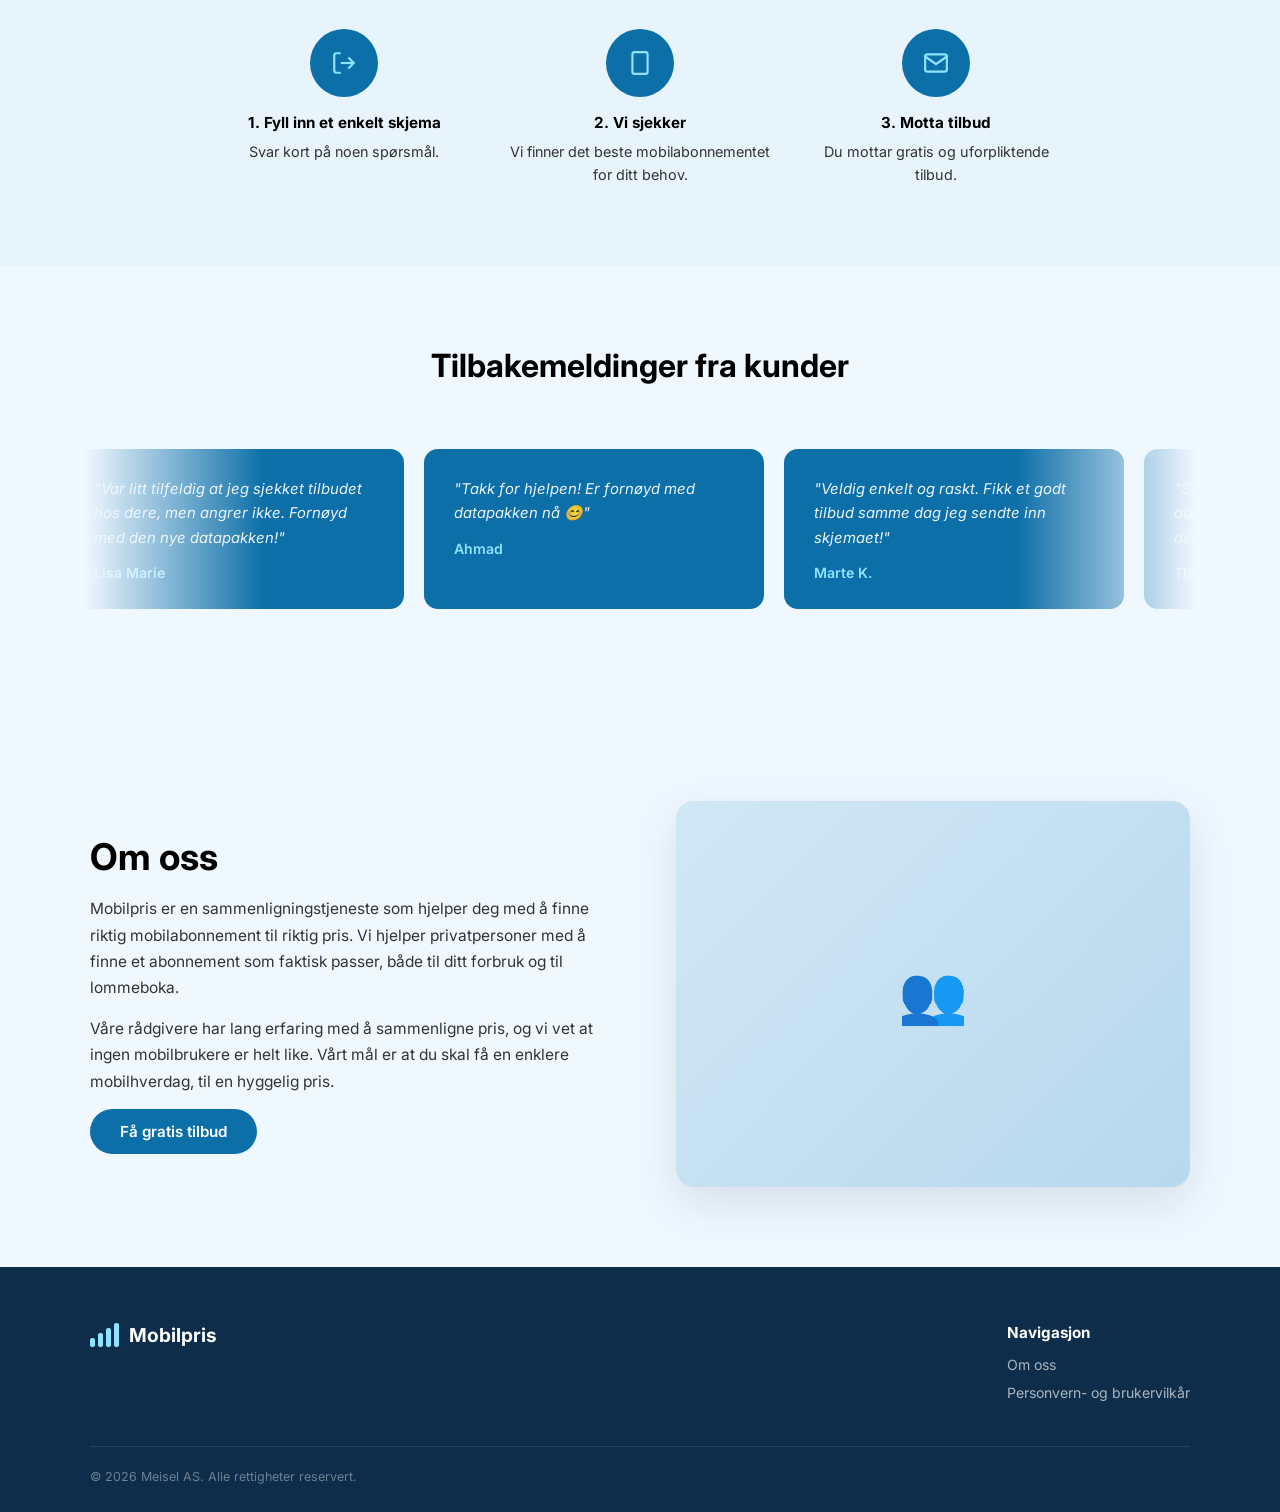
==== commit 75c7a105: "Update index.html" ====
--- a/index.html
+++ b/index.html
@@ -564,25 +564,14 @@
         <div class="logo-bars"><span></span><span></span><span></span><span></span></div>
         Mobilpris
       </a>
-      <div class="footer-ci">
-        <svg width="14" height="14" viewBox="0 0 24 24" fill="none" stroke="currentColor" stroke-width="2"><path d="M21 10c0 7-9 13-9 13s-9-6-9-13a9 9 0 0 1 18 0z"/><circle cx="12" cy="10" r="3"/></svg>
-        Innspurten 1B, 0663 Oslo
-      </div>
-      <div class="footer-ci">
-        <svg width="14" height="14" viewBox="0 0 24 24" fill="none" stroke="currentColor" stroke-width="2"><path d="M4 4h16c1.1 0 2 .9 2 2v12c0 1.1-.9 2-2 2H4c-1.1 0-2-.9-2-2V6c0-1.1.9-2 2-2z"/><polyline points="22,6 12,13 2,6"/></svg>
-        <a href="/cdn-cgi/l/email-protection" class="__cf_email__" data-cfemail="10797e767f507d7f72797c606279633e7e7f">[email&#160;protected]</a>
-      </div>
-      <div class="footer-ci">
-        <svg width="14" height="14" viewBox="0 0 24 24" fill="none" stroke="currentColor" stroke-width="2"><path d="M22 16.92v3a2 2 0 0 1-2.18 2 19.79 19.79 0 0 1-8.63-3.07A19.5 19.5 0 0 1 4.69 12 19.79 19.79 0 0 1 1.57 3.18 2 2 0 0 1 3.55 1h3a2 2 0 0 1 2 1.72c.127.96.361 1.903.7 2.81a2 2 0 0 1-.45 2.11L8.09 8.91a16 16 0 0 0 6 6l1.27-1.27a2 2 0 0 1 2.11-.45c.907.339 1.85.573 2.81.7A2 2 0 0 1 22 16.92z"/></svg>
-        +47 40 00 19 56
-      </div>
+      
     </div>
     <div>
       <div class="footer-heading">Navigasjon</div>
       <ul class="footer-nav">
         <li><a href="#om-oss">Om oss</a></li>
-        <li><a href="#kontakt">Kontakt oss</a></li>
-        <li><a href="#" onclick="showPersonvern(); return false;">Personvern- og brukervilkår</a></li>
+        
+        <li><a href="https://usenvision.perspectivefunnel.com/69c3d040075ffc08ffbeab1e/page_pvrzfp" target="_blank" rel="noopener">Personvern- og brukervilkår</a></li>
       </ul>
     </div>
   </div>
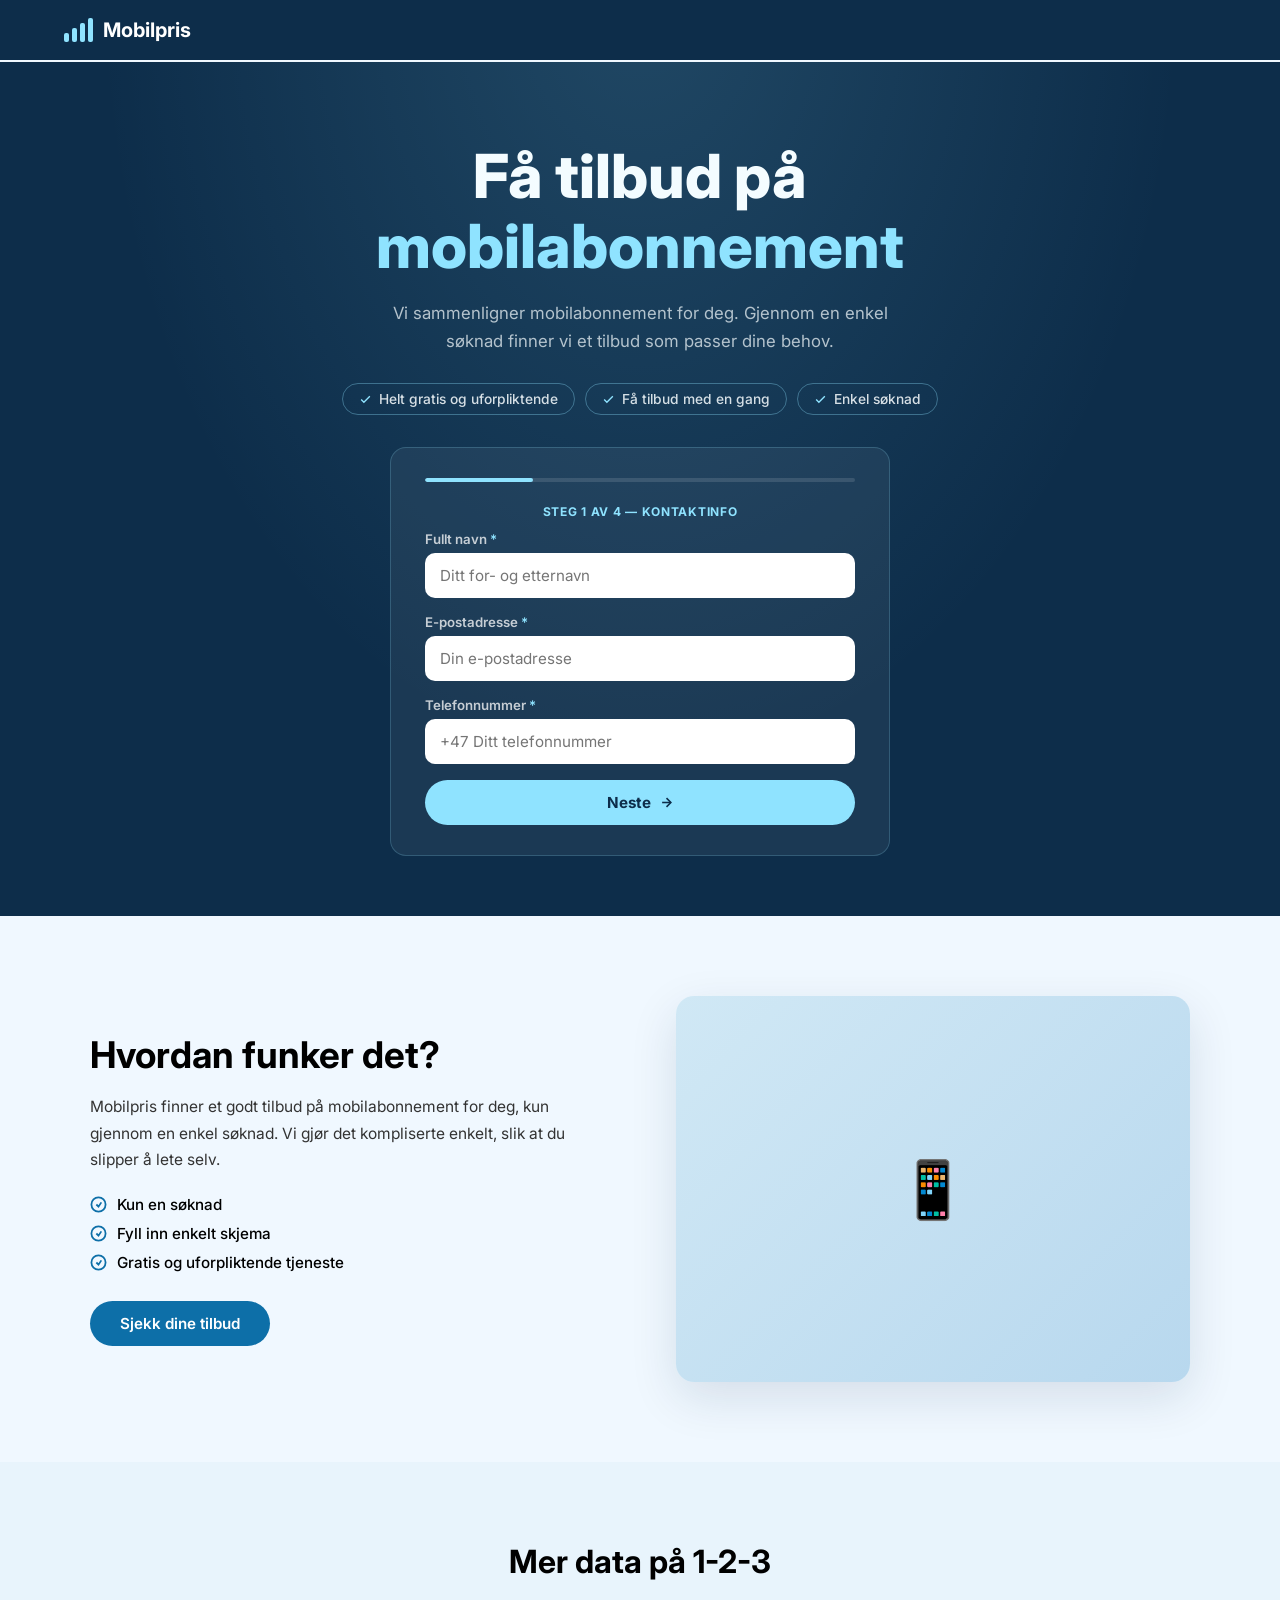
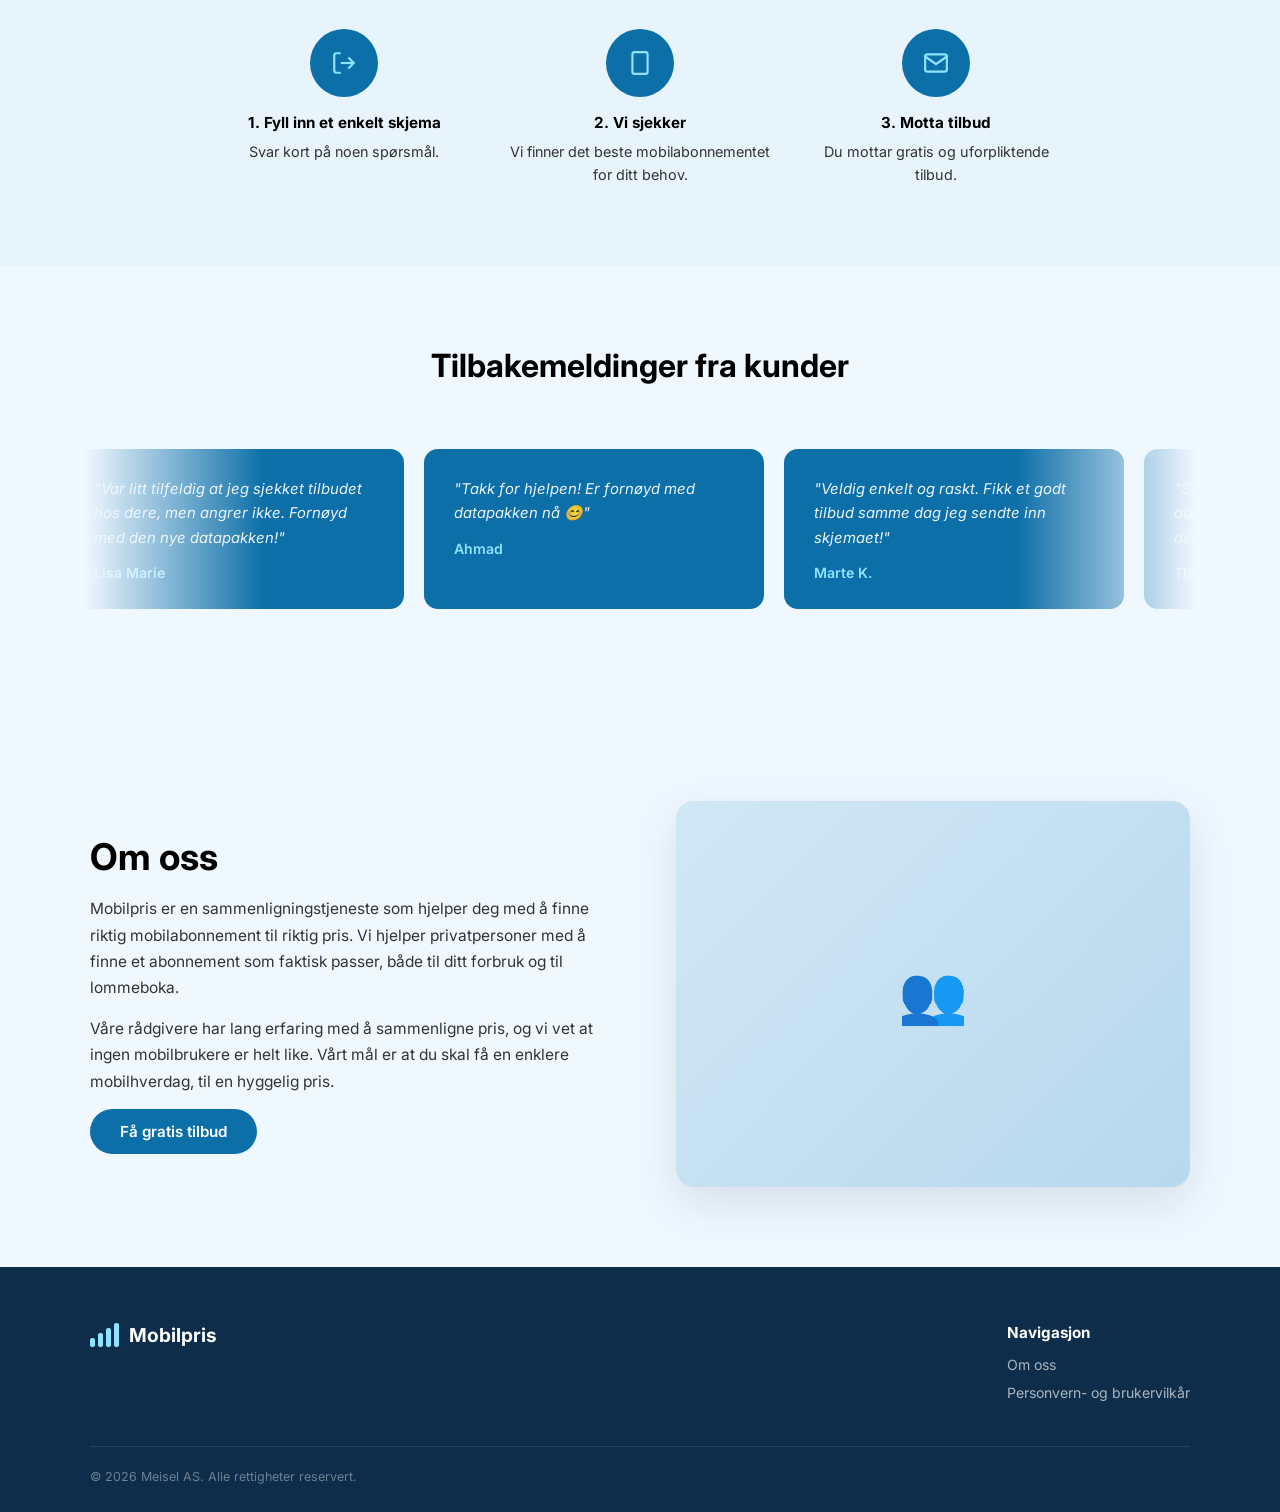
==== commit 6b90bd0f: "Update index.html" ====
--- a/index.html
+++ b/index.html
@@ -40,7 +40,7 @@
   position: fixed;
   top: 0; left: 0; right: 0;
   z-index: 100;
-  border-bottom: 1px solid rgba(255,255,255,0.07);
+  border-bottom: none;
   transform: translateY(0);
   transition: transform 0.32s ease;
 }
@@ -356,10 +356,13 @@
   .hero-form { padding: 24px 20px; }
   .two-col { grid-template-columns: 1fr; gap: 36px; }
   .two-col.reverse .col-img { order: 0; }
+  .col-text { text-align: center; }
+  .col-text .checklist { text-align: left; display: inline-block; }
+  .col-text .btn-blue { display: inline-flex; }
   .steps-grid { grid-template-columns: 1fr; }
-  .contact-grid { grid-template-columns: 1fr; gap: 40px; }
   .footer-top { grid-template-columns: 1fr; }
   .mf-options.grid2 { grid-template-columns: 1fr 1fr; }
+  .c-card { min-width: calc(85vw - 44px); max-width: calc(85vw - 44px); }
 }
 </style>
 </head>
@@ -586,18 +589,22 @@
 
 function setFieldError(id, msg) {
   var input = document.getElementById(id);
-  var group = input.closest('.form-group');
-  group.classList.add('has-error');
-  var ex = group.querySelector('.mf-error');
+  input.style.boxShadow = '0 0 0 2.5px #ff6b6b';
+  input.style.outline = 'none';
+  var ex = document.getElementById('err_'+id);
   if (ex) ex.remove();
-  if (msg) { var e = document.createElement('span'); e.className='mf-error'; e.textContent=msg; group.appendChild(e); }
+  var e = document.createElement('div');
+  e.id = 'err_'+id;
+  e.style.cssText = 'color:#ff8a8a;font-size:0.82rem;margin-top:5px;margin-bottom:2px;';
+  e.textContent = msg;
+  input.insertAdjacentElement('afterend', e);
 }
 function clearFieldError(id) {
   var input = document.getElementById(id);
   if (!input) return;
-  var group = input.closest('.form-group');
-  group.classList.remove('has-error');
-  var ex = group.querySelector('.mf-error'); if (ex) ex.remove();
+  input.style.boxShadow = '';
+  var ex = document.getElementById('err_'+id);
+  if (ex) ex.remove();
 }
 function isValidEmail(e) { return /^[^\s@]+@[^\s@]+\.[^\s@]{2,}$/.test(e); }
 function isValidPhone(p) { var d = p.replace(/[\s\-\+]/g,'').replace(/^(0047|47)/,''); return /^\d{8}$/.test(d); }
@@ -610,10 +617,10 @@
     var valid=true;
     if (!name) { setFieldError('f_name','Vennligst skriv inn ditt fulle navn.'); valid=false; } else clearFieldError('f_name');
     if (!email) { setFieldError('f_email','Vennligst skriv inn e-postadressen din.'); valid=false; }
-    else if (!isValidEmail(email)) { setFieldError('f_email','Ugyldig e-postadresse. Eksempel: navn@epost.no'); valid=false; }
+    else if (!isValidEmail(email)) { setFieldError('f_email','Ugyldig e-post. Eksempel: navn@epost.no'); valid=false; }
     else clearFieldError('f_email');
     if (!phone) { setFieldError('f_phone','Vennligst skriv inn telefonnummeret ditt.'); valid=false; }
-    else if (!isValidPhone(phone)) { setFieldError('f_phone','Telefonnummeret må ha 8 sifre (norsk nummer).'); valid=false; }
+    else if (!isValidPhone(phone)) { setFieldError('f_phone','Må ha 8 sifre. Eksempel: 91234567'); valid=false; }
     else clearFieldError('f_phone');
     if (!valid) return;
   }
@@ -630,7 +637,8 @@
 function submitForm() {
   var ex=document.getElementById('consentErr'); if(ex) ex.remove();
   if (!document.getElementById('f_consent').checked) {
-    var e=document.createElement('p'); e.className='mf-error'; e.id='consentErr'; e.style.marginTop='8px';
+    var e=document.createElement('div'); e.id='consentErr';
+    e.style.cssText='color:#ff8a8a;font-size:0.82rem;margin-top:8px;';
     e.textContent='Du må godta at vi kan kontakte deg for å gå videre.';
     document.querySelector('.mf-checkbox').insertAdjacentElement('afterend',e); return;
   }
